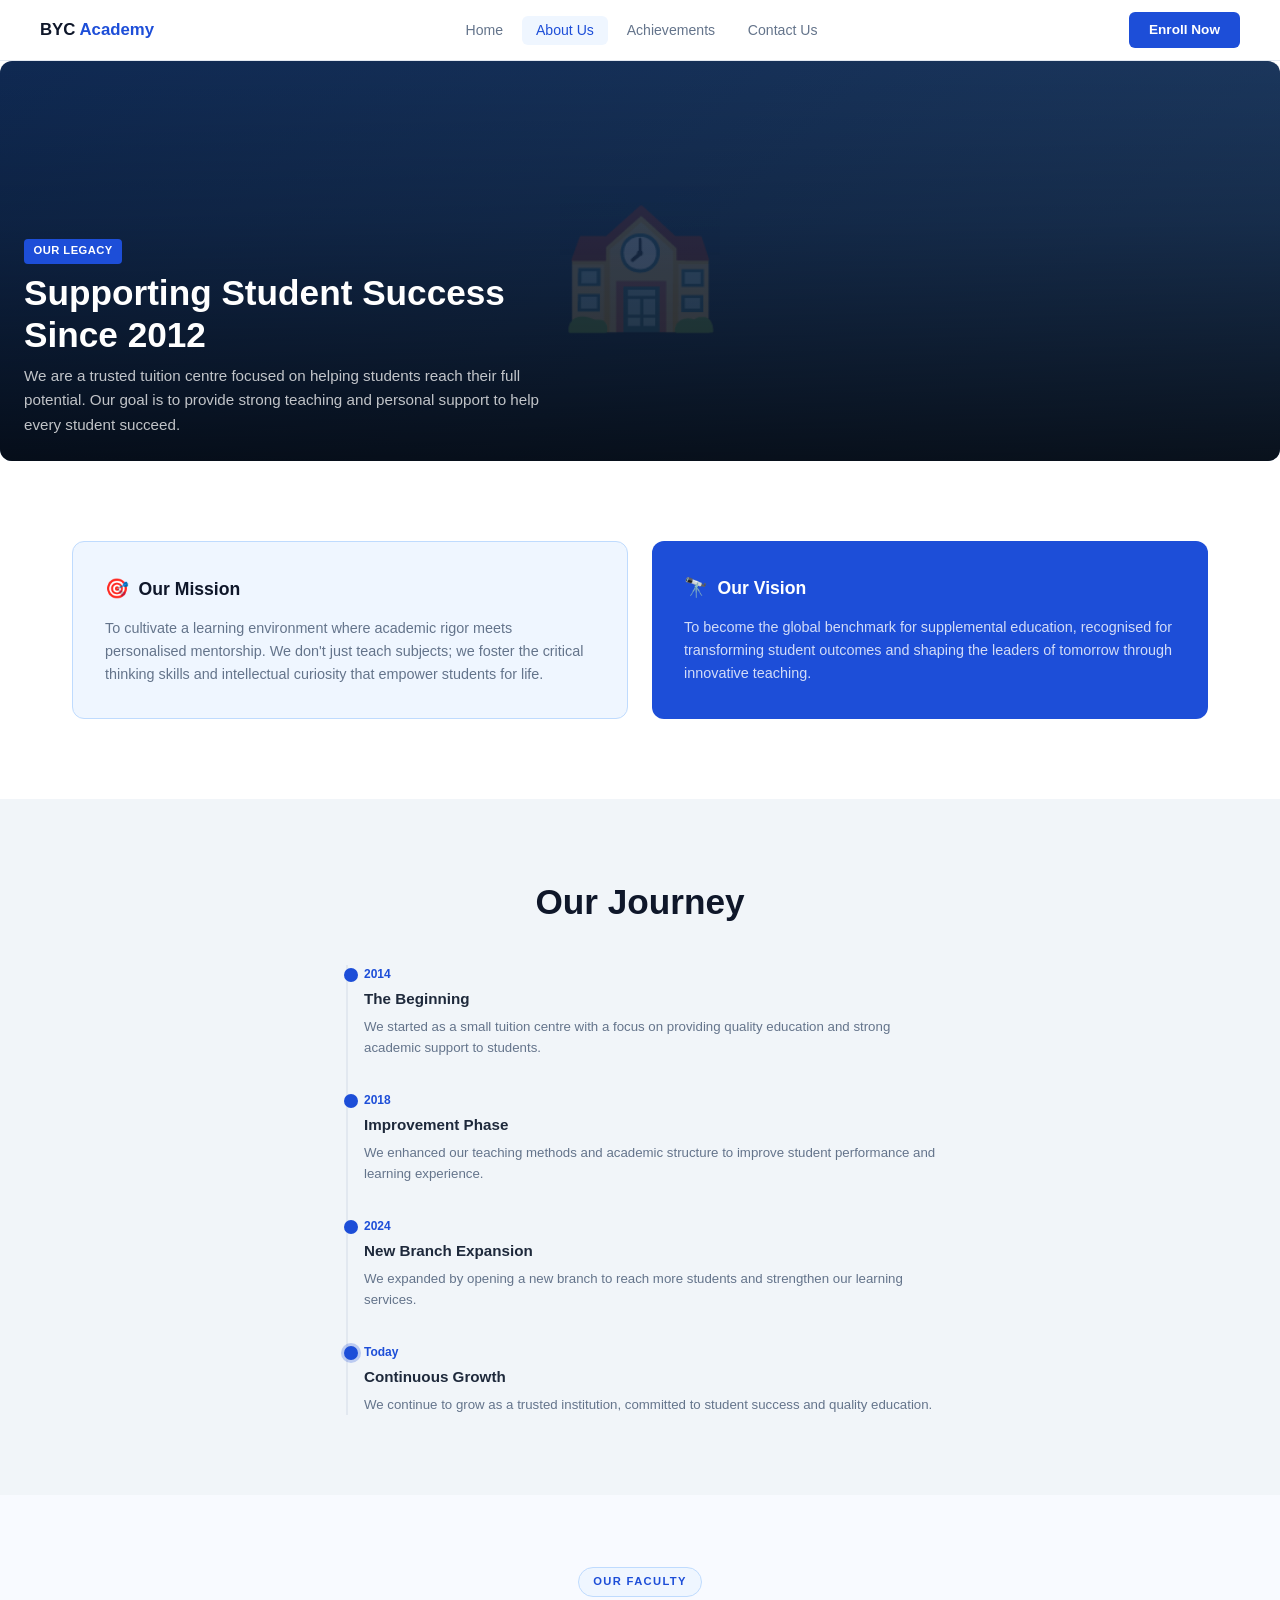
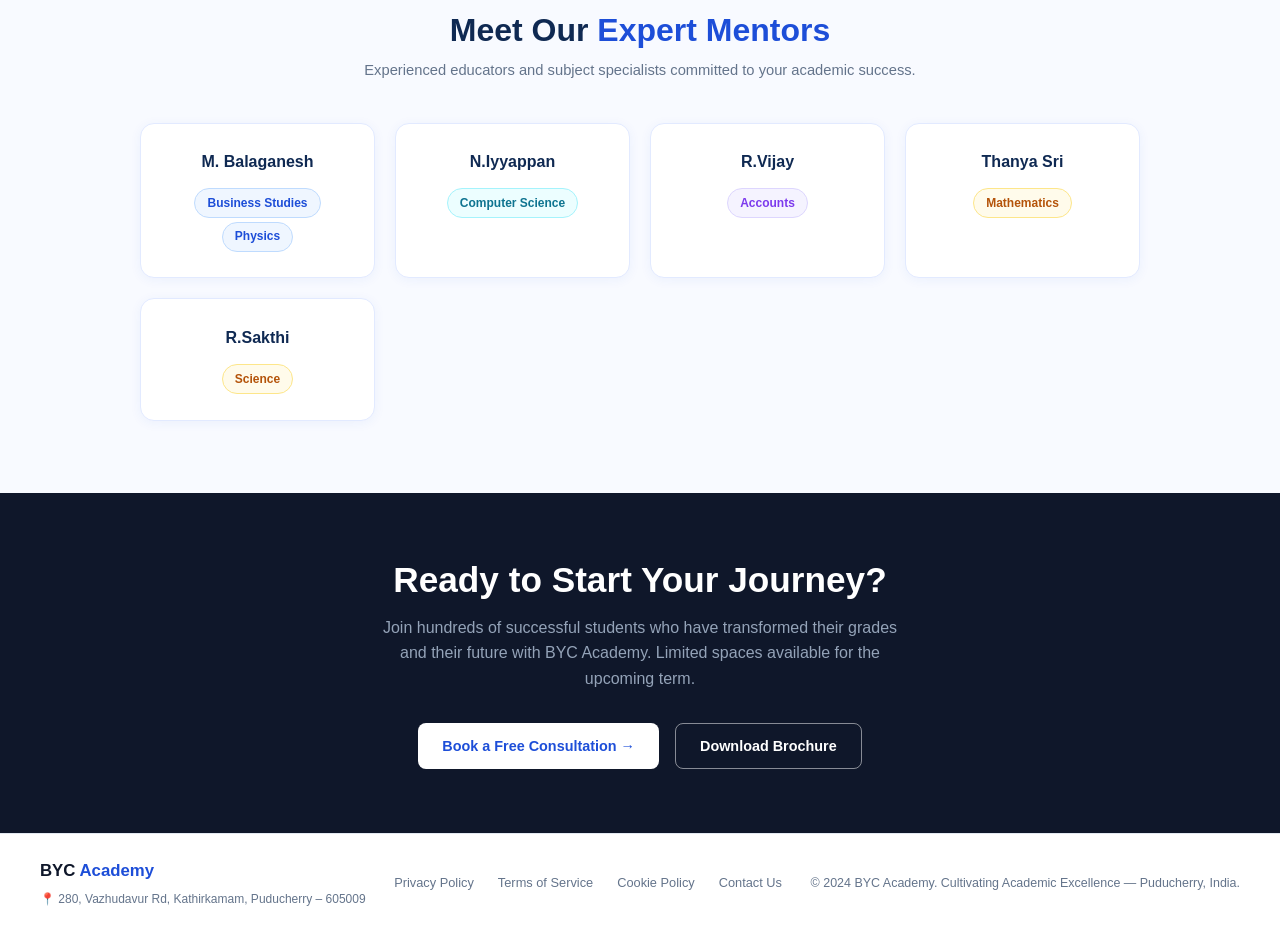
==== about.html @ c98c2704 "updated mentors and privacy policy and cookies and terms of usage" ====
<!DOCTYPE html>
<html lang="en">

<head>
  <meta charset="UTF-8" />
  <meta name="viewport" content="width=device-width,initial-scale=1.0" />
  <title>About Us – BYC Academy</title>
  <link rel="icon" type="image/png" href="assets/favicon.png">
  <link rel="stylesheet" href="style.css" />
</head>

<body>

  <!-- NAVBAR -->
  <nav class="navbar">
    <div class="nav-inner">
      <a href="index.html" class="nav-logo">BYC <span>Academy</span></a>
      <ul class="nav-links" id="navLinks">
        <li><a href="index.html" class="nav-link">Home</a></li>
        <li><a href="about.html" class="nav-link active">About Us</a></li>
        <li><a href="achievements.html" class="nav-link">Achievements</a></li>
        <li><a href="contact.html" class="nav-link">Contact Us</a></li>
      </ul>
      <a href="contact.html" class="btn-enroll">Enroll Now</a>
      <button class="hamburger" id="ham" aria-label="Menu"><span></span><span></span><span></span></button>
    </div>
  </nav>

  <!-- HERO ABOUT -->
  <section style="padding:0;position:relative;">
    <div class="hero-about" style="height:400px;">
      <div class="hero-about-bg" style="background:linear-gradient(135deg,#0f2952,#1e3a5f);font-size:0;"></div>
      <div class="hero-about-overlay"></div>
      <!-- Classroom scene illustration -->
      <div
        style="position:absolute;inset:0;display:flex;align-items:center;justify-content:center;opacity:.15;font-size:8rem;">
        🏫</div>
      <div class="hero-about-text" style="max-width:540px;">
        <div class="hero-about-badge">OUR LEGACY</div>
        <h1 style="color:#fff;">Supporting Student Success Since 2012</h1>
        <p style="color:rgba(255,255,255,.75);font-size:.95rem;margin-top:.5rem;">We are a trusted tuition centre
          focused on helping students reach their full potential. Our goal is to provide strong teaching and personal
          support to help every student succeed.</p>
      </div>
    </div>
  </section>

  <!-- MISSION & VISION -->
  <section class="section">
    <div class="container">
      <div style="display:grid;grid-template-columns:1fr 1fr;gap:1.5rem;" class="mv-grid">
        <div style="background:var(--blue-bg);border:1px solid #bfdbfe;border-radius:var(--radius);padding:2rem;">
          <div style="display:flex;align-items:center;gap:.6rem;margin-bottom:.75rem;">
            <span style="font-size:1.2rem;">🎯</span>
            <h3>Our Mission</h3>
          </div>
          <p class="text-gray" style="font-size:.9rem;">To cultivate a learning environment where academic rigor meets
            personalised mentorship. We don't just teach subjects; we foster the critical thinking skills and
            intellectual curiosity that empower students for life.</p>
        </div>
        <div style="background:var(--blue);border-radius:var(--radius);padding:2rem;">
          <div style="display:flex;align-items:center;gap:.6rem;margin-bottom:.75rem;">
            <span style="font-size:1.2rem;">🔭</span>
            <h3 style="color:#fff;">Our Vision</h3>
          </div>
          <p style="color:rgba(255,255,255,.8);font-size:.9rem;">To become the global benchmark for supplemental
            education, recognised for transforming student outcomes and shaping the leaders of tomorrow through
            innovative teaching.</p>
        </div>
      </div>
    </div>
  </section>

  <!-- OUR JOURNEY TIMELINE -->
  <section class="section bg-gray">
    <div class="container" style="max-width:800px;">
      <div class="section-header center">
        <h2>Our Journey</h2>
      </div>

      <div class="timeline" style="max-width: 600px; margin: 0 auto;">
        <div class="tl-item">
          <div class="tl-dot active"></div>
          <div class="tl-year">2014</div>
          <div class="tl-title">The Beginning</div>
          <p class="tl-desc">We started as a small tuition centre with a focus on providing quality education and strong
            academic support to students.</p>
        </div>

        <div class="tl-item">
          <div class="tl-dot active"></div>
          <div class="tl-year">2018</div>
          <div class="tl-title">Improvement Phase</div>
          <p class="tl-desc">We enhanced our teaching methods and academic structure to improve student performance and
            learning experience.</p>
        </div>

        <div class="tl-item">
          <div class="tl-dot active"></div>
          <div class="tl-year">2024</div>
          <div class="tl-title">New Branch Expansion</div>
          <p class="tl-desc">We expanded by opening a new branch to reach more students and strengthen our learning
            services.</p>
        </div>

        <div class="tl-item" style="padding-bottom: 0;">
          <div class="tl-dot active" style="box-shadow:0 0 0 3px rgba(29,78,216,.25);"></div>
          <div class="tl-year">Today</div>
          <div class="tl-title">Continuous Growth</div>
          <p class="tl-desc">We continue to grow as a trusted institution, committed to student success and quality
            education.</p>
        </div>
      </div>

    </div>
  </section>

  <!-- EXPERT MENTORS STYLES -->
  <style>
    .mentors-section {
      padding: 4.5rem 1rem;
      background: #f8faff;
    }
    .mentors-inner {
      max-width: 1000px;
      margin: 0 auto;
    }
    .mentors-header {
      text-align: center;
      margin-bottom: 2.5rem;
    }
    .mentors-label {
      display: inline-block;
      background: #eff6ff;
      border: 1px solid #bfdbfe;
      color: #1d4ed8;
      font-size: .7rem;
      font-weight: 700;
      letter-spacing: .12em;
      text-transform: uppercase;
      padding: .32rem .9rem;
      border-radius: 99px;
      margin-bottom: .8rem;
    }
    .mentors-title {
      font-size: 2rem;
      font-weight: 800;
      color: #0f2952;
      margin: 0 0 .45rem;
    }
    .mentors-title span { color: #1d4ed8; }
    .mentors-desc {
      color: #64748b;
      font-size: .92rem;
    }
    .mentors-grid {
      display: grid;
      grid-template-columns: repeat(auto-fit, minmax(200px, 1fr));
      gap: 1.25rem;
    }
    .m-card {
      background: #fff;
      border: 1.5px solid #e2eaff;
      border-radius: 14px;
      padding: 1.6rem 1.4rem;
      text-align: center;
      box-shadow: 0 2px 12px rgba(29,78,216,.06);
      transition: transform .22s ease, box-shadow .22s ease, border-color .22s ease;
      cursor: default;
    }
    .m-card:hover {
      transform: translateY(-6px);
      box-shadow: 0 12px 32px rgba(29,78,216,.12);
      border-color: #93c5fd;
    }
    .m-card-name {
      font-size: 1rem;
      font-weight: 700;
      color: #0f2952;
      margin: 0 0 .65rem;
    }
    .m-card-subject {
      display: inline-block;
      font-size: .75rem;
      font-weight: 600;
      padding: .28rem .75rem;
      border-radius: 99px;
      border: 1.5px solid;
      margin: .2rem .1rem 0;
    }
  </style>

  <!-- EXPERT MENTORS -->
  <section class="mentors-section">
    <div class="mentors-inner">

      <div class="mentors-header">
        <span class="mentors-label">Our Faculty</span>
        <h2 class="mentors-title">Meet Our <span>Expert Mentors</span></h2>
        <p class="mentors-desc">Experienced educators and subject specialists committed to your academic success.</p>
      </div>

      <div class="mentors-grid">

        <!-- Mentor 1 -->
        <div class="m-card">
          <div class="m-card-name">M. Balaganesh</div>
          <span class="m-card-subject" style="background:#eff6ff;color:#1d4ed8;border-color:#bfdbfe;">Business Studies</span>
          <span class="m-card-subject" style="background:#eff6ff;color:#1d4ed8;border-color:#bfdbfe;">Physics</span>
        </div>

        <!-- Mentor 2 -->
        <div class="m-card">
          <div class="m-card-name">N.Iyyappan</div>
          <span class="m-card-subject" style="background:#ecfeff;color:#0e7490;border-color:#a5f3fc;">Computer Science</span>
        </div>

        <!-- Mentor 3 -->
        <div class="m-card">
          <div class="m-card-name">R.Vijay</div>
          <span class="m-card-subject" style="background:#f5f3ff;color:#7c3aed;border-color:#ddd6fe;">Accounts</span>
        </div>

        <!-- Mentor 4 -->
        <div class="m-card">
          <div class="m-card-name">Thanya Sri</div>
          <span class="m-card-subject" style="background:#fffbeb;color:#b45309;border-color:#fde68a;">Mathematics</span>
        </div>

        <!-- Mentor 5 -->
        <div class="m-card">
          <div class="m-card-name">R.Sakthi</div>
          <span class="m-card-subject" style="background:#fffbeb;color:#b45309;border-color:#fde68a;">Science</span>
        </div>

      </div>
    </div>
  </section>

  <!-- CTA -->
  <section class="cta-dark">
    <div class="container">
      <h2>Ready to Start Your Journey?</h2>
      <p>Join hundreds of successful students who have transformed their grades and their future with BYC Academy.
        Limited spaces available for the upcoming term.</p>
      <div class="cta-btns">
        <a href="contact.html" class="btn btn-white">Book a Free Consultation →</a>
        <a href="#" class="btn btn-outline-white">Download Brochure</a>
      </div>
    </div>
  </section>

  <!-- FOOTER -->
  <footer class="footer">
    <div class="footer-inner">
      <div>
        <span class="nav-logo">BYC <span style="color:var(--blue)">Academy</span></span>
        <div style="font-size:.75rem;color:var(--gray);margin-top:.3rem;">📍 280, Vazhudavur Rd, Kathirkamam, Puducherry
          – 605009</div>
      </div>
      <div class="footer-links">
        <a href="privacy-policy.html">Privacy Policy</a><a href="terms.html">Terms of Service</a><a href="cookies.html">Cookie Policy</a><a
          href="contact.html">Contact Us</a>
      </div>
      <span class="footer-copy">© 2024 BYC Academy. Cultivating Academic Excellence — Puducherry, India.</span>
    </div>
  </footer>

  <script src="main.js"></script>
</body>

</html>
---- style.css ----
/* === RESET & BASE === */
*,*::before,*::after{box-sizing:border-box;margin:0;padding:0;}
html{scroll-behavior:smooth;font-size:16px;}
body{font-family:'Inter',sans-serif;background:#fff;color:#1e293b;line-height:1.6;overflow-x:hidden;}
a{text-decoration:none;color:inherit;}
ul{list-style:none;}
img{max-width:100%;display:block;}

@import url('https://fonts.googleapis.com/css2?family=Inter:wght@300;400;500;600;700;800&display=swap');

/* === VARIABLES === */
:root{
  --blue:#1d4ed8;
  --blue-light:#3b82f6;
  --blue-bg:#eff6ff;
  --dark:#0f172a;
  --gray:#64748b;
  --gray-light:#f1f5f9;
  --border:#e2e8f0;
  --shadow:0 2px 16px rgba(0,0,0,0.08);
  --shadow-md:0 8px 30px rgba(0,0,0,0.12);
  --radius:12px;
  --trans:0.25s ease;
}

/* === NAVBAR === */
.navbar{position:sticky;top:0;z-index:100;background:#fff;border-bottom:1px solid var(--border);padding:0 2rem;}
.nav-inner{max-width:1200px;margin:auto;display:flex;align-items:center;height:60px;gap:1rem;}
.nav-logo{font-size:1.05rem;font-weight:700;color:var(--dark);white-space:nowrap;}
.nav-logo span{color:var(--blue);}
.nav-links{display:flex;gap:0.25rem;margin:0 auto;}
.nav-link{padding:0.4rem 0.9rem;border-radius:6px;font-size:0.88rem;font-weight:500;color:var(--gray);transition:all var(--trans);}
.nav-link:hover,.nav-link.active{color:var(--blue);background:var(--blue-bg);}
.btn-enroll{padding:0.45rem 1.25rem;background:var(--blue);color:#fff;border-radius:6px;font-size:0.85rem;font-weight:600;white-space:nowrap;transition:background var(--trans);}
.btn-enroll:hover{background:#1e40af;}
.hamburger{display:none;flex-direction:column;gap:4px;background:none;border:none;cursor:pointer;padding:4px;}
.hamburger span{display:block;width:22px;height:2px;background:var(--dark);border-radius:2px;transition:.3s;}
.hamburger.open span:nth-child(1){transform:translateY(6px) rotate(45deg);}
.hamburger.open span:nth-child(2){opacity:0;}
.hamburger.open span:nth-child(3){transform:translateY(-6px) rotate(-45deg);}

/* === LAYOUT === */
.container{max-width:1200px;margin:auto;padding:0 2rem;}
.section{padding:5rem 0;}
.section-sm{padding:3rem 0;}
.bg-gray{background:var(--gray-light);}
.bg-dark{background:var(--dark);}
.bg-blue{background:var(--blue);}

/* === TYPOGRAPHY === */
.badge{display:inline-block;padding:.25rem .9rem;background:var(--blue-bg);color:var(--blue);border-radius:999px;font-size:.75rem;font-weight:600;letter-spacing:.06em;text-transform:uppercase;margin-bottom:.75rem;}
.badge-white{background:rgba(255,255,255,.15);color:#fff;}
h1{font-size:clamp(2rem,4.5vw,3rem);font-weight:800;line-height:1.2;color:var(--dark);}
h2{font-size:clamp(1.5rem,3vw,2.2rem);font-weight:700;line-height:1.3;color:var(--dark);}
h3{font-size:1.1rem;font-weight:700;color:var(--dark);}
.text-blue{color:var(--blue);}
.text-gray{color:var(--gray);}
.text-white{color:#fff;}
.lead{font-size:1rem;color:var(--gray);max-width:600px;margin-bottom:2rem;}
.lead-center{text-align:center;margin-left:auto;margin-right:auto;}

/* === BUTTONS === */
.btn{display:inline-flex;align-items:center;gap:.5rem;padding:.65rem 1.5rem;border-radius:8px;font-size:.9rem;font-weight:600;border:none;cursor:pointer;transition:all var(--trans);}
.btn-primary{background:var(--blue);color:#fff;}
.btn-primary:hover{background:#1e40af;transform:translateY(-1px);}
.btn-outline{background:#fff;color:var(--dark);border:1.5px solid var(--border);}
.btn-outline:hover{border-color:var(--blue);color:var(--blue);}
.btn-outline-white{background:transparent;color:#fff;border:1.5px solid rgba(255,255,255,.5);}
.btn-outline-white:hover{background:rgba(255,255,255,.1);}
.btn-white{background:#fff;color:var(--blue);}
.btn-white:hover{background:#f0f9ff;}

/* === CARDS === */
.card{background:#fff;border:1px solid var(--border);border-radius:var(--radius);padding:1.5rem;box-shadow:var(--shadow);}
.card:hover{box-shadow:var(--shadow-md);transform:translateY(-3px);}
.card-transition{transition:all var(--trans);}

/* === STATS ROW === */
.stats-row{display:flex;gap:3rem;flex-wrap:wrap;margin-top:2.5rem;}
.stat-item .num{font-size:2.2rem;font-weight:800;color:var(--blue);line-height:1;}
.stat-item .lbl{font-size:.78rem;color:var(--gray);text-transform:uppercase;letter-spacing:.05em;margin-top:.2rem;}

/* === SUBJECT CARDS === */
.subjects-grid{display:grid;grid-template-columns:repeat(auto-fit,minmax(200px,1fr));gap:1.25rem;}
.subj-card{background:#fff;border:1px solid var(--border);border-radius:var(--radius);padding:1.25rem;transition:all var(--trans);}
.subj-card:hover{border-color:var(--blue);box-shadow:var(--shadow-md);}
.subj-icon{width:36px;height:36px;background:var(--blue-bg);border-radius:8px;display:flex;align-items:center;justify-content:center;font-size:1.1rem;margin-bottom:.75rem;}
.subj-card h4{font-size:.92rem;font-weight:700;margin-bottom:.35rem;}
.subj-card p{font-size:.82rem;color:var(--gray);}
.tags{display:flex;gap:.4rem;flex-wrap:wrap;margin-top:.6rem;}
.tag{font-size:.68rem;padding:.15rem .55rem;border-radius:999px;background:var(--blue-bg);color:var(--blue);font-weight:500;}

/* === WHY SECTION === */
.why-grid{display:grid;grid-template-columns:1fr 1fr;gap:3rem;align-items:center;}
.why-img{border-radius:var(--radius);overflow:hidden;position:relative;min-height:340px;background:linear-gradient(135deg,#1e293b,#0f172a);display:flex;align-items:center;justify-content:center;}
.why-img-overlay{position:absolute;bottom:1.25rem;left:1.25rem;background:var(--blue);color:#fff;border-radius:8px;padding:.6rem 1rem;font-size:.82rem;font-weight:700;}
.why-points{display:flex;flex-direction:column;gap:1rem;}
.why-point{display:flex;gap:1rem;align-items:flex-start;}
.why-point-icon{width:32px;height:32px;border-radius:50%;background:var(--blue);color:#fff;display:flex;align-items:center;justify-content:center;font-size:.75rem;font-weight:700;flex-shrink:0;margin-top:2px;}
.why-point h4{font-size:.92rem;font-weight:600;margin-bottom:.2rem;}
.why-point p{font-size:.82rem;color:var(--gray);}

/* === TESTIMONIALS === */
.testi-grid{display:grid;grid-template-columns:repeat(auto-fit,minmax(260px,1fr));gap:1.25rem;}
.testi-card{background:#fff;border:1px solid var(--border);border-radius:var(--radius);padding:1.5rem;box-shadow:var(--shadow);}
.testi-avatar{width:40px;height:40px;border-radius:50%;background:var(--blue-bg);display:flex;align-items:center;justify-content:center;font-size:1.1rem;margin-bottom:.75rem;}
.testi-name{font-size:.9rem;font-weight:700;}
.testi-role{font-size:.78rem;color:var(--gray);}
.testi-text{font-size:.85rem;color:#374151;margin-top:.75rem;font-style:italic;}

/* === TIMELINE === */
.timeline{position:relative;padding-left:1.5rem;}
.timeline::before{content:'';position:absolute;left:6px;top:0;bottom:0;width:2px;background:var(--border);}
.tl-item{position:relative;padding-bottom:2rem;}
.tl-dot{position:absolute;left:-1.25rem;top:3px;width:14px;height:14px;border-radius:50%;background:#fff;border:2px solid var(--border);}
.tl-dot.active{border-color:var(--blue);background:var(--blue);}
.tl-year{font-size:.75rem;font-weight:700;color:var(--blue);margin-bottom:.2rem;}
.tl-title{font-size:.95rem;font-weight:700;margin-bottom:.3rem;}
.tl-desc{font-size:.83rem;color:var(--gray);}

/* === MENTORS === */
.mentors-grid{display:grid;grid-template-columns:repeat(auto-fit,minmax(220px,1fr));gap:1.25rem;}
.mentor-card{background:#fff;border:1px solid var(--border);border-radius:var(--radius);overflow:hidden;box-shadow:var(--shadow);transition:all var(--trans);}
.mentor-card:hover{box-shadow:var(--shadow-md);transform:translateY(-3px);}
.mentor-img{height:160px;background:linear-gradient(135deg,#1e293b,#334155);display:flex;align-items:center;justify-content:center;font-size:3.5rem;}
.mentor-body{padding:1rem;}
.mentor-body h4{font-size:.95rem;font-weight:700;}
.mentor-role{font-size:.78rem;color:var(--blue);font-weight:600;margin:.15rem 0 .5rem;}
.mentor-bio{font-size:.78rem;color:var(--gray);}

/* === ACHIEVEMENT STATS === */
.ach-grid{display:grid;grid-template-columns:repeat(auto-fit,minmax(240px,1fr));gap:1.5rem;margin-top:2.5rem;}
.ach-card{border-radius:var(--radius);padding:2rem;text-align:center;}
.ach-card.blue{background:var(--blue);color:#fff;}
.ach-card.light{background:#fff;border:1px solid var(--border);box-shadow:var(--shadow);}
.ach-card.accent{background:#1e293b;color:#fff;}
.ach-num{font-size:2.8rem;font-weight:800;line-height:1;}
.ach-card.blue .ach-num{color:#bfdbfe;}
.ach-lbl{font-size:.9rem;font-weight:600;margin:.5rem 0 .75rem;}
.ach-desc{font-size:.8rem;opacity:.7;}
.ach-award-icon{font-size:2rem;margin-bottom:.75rem;}

/* === SUCCESS STORIES === */
.story-grid{display:grid;grid-template-columns:repeat(auto-fit,minmax(280px,1fr));gap:1.5rem;}
.story-card{background:#fff;border:1px solid var(--border);border-radius:var(--radius);padding:1.5rem;box-shadow:var(--shadow);}
.story-head{display:flex;gap:.75rem;align-items:center;margin-bottom:.75rem;}
.story-avatar{width:44px;height:44px;border-radius:50%;background:var(--blue-bg);display:flex;align-items:center;justify-content:center;font-size:1.2rem;flex-shrink:0;}
.story-name{font-size:.9rem;font-weight:700;}
.story-sub{font-size:.76rem;color:var(--gray);}
.story-badge{display:inline-block;font-size:.68rem;padding:.15rem .6rem;border-radius:999px;background:#dcfce7;color:#166534;font-weight:600;margin-bottom:.5rem;}
.story-quote{font-size:.83rem;color:#374151;font-style:italic;border-left:3px solid var(--blue);padding-left:.75rem;}

/* === LEGACY SECTION === */
.legacy-grid{display:grid;grid-template-columns:1fr 1fr;gap:2rem;align-items:center;}
.legacy-img{border-radius:var(--radius);overflow:hidden;height:280px;background:linear-gradient(135deg,#1a1a2e,#16213e);display:flex;align-items:center;justify-content:center;font-size:4rem;}
.legacy-points{display:flex;flex-direction:column;gap:.75rem;}
.legacy-point{display:flex;gap:.75rem;align-items:flex-start;padding:.75rem;background:#fff;border-radius:8px;border:1px solid var(--border);}
.legacy-icon{font-size:1.1rem;flex-shrink:0;margin-top:2px;}
.legacy-point h4{font-size:.88rem;font-weight:700;margin-bottom:.15rem;}
.legacy-point p{font-size:.8rem;color:var(--gray);}

/* === CONTACT === */
.contact-grid{display:grid;grid-template-columns:1fr 1.2fr;gap:4rem;align-items:start;}
.contact-form-box{background:#fff;border:1px solid var(--border);border-radius:var(--radius);padding:2rem;box-shadow:var(--shadow);}
.form-row-2{display:grid;grid-template-columns:1fr 1fr;gap:1rem;}
.form-group{margin-bottom:1.1rem;}
.form-group label{display:block;font-size:.8rem;font-weight:600;color:#374151;margin-bottom:.35rem;}
.form-group input,.form-group select,.form-group textarea{width:100%;padding:.6rem .9rem;border:1.5px solid var(--border);border-radius:8px;font-size:.88rem;font-family:inherit;color:var(--dark);background:#fff;transition:border-color var(--trans);}
.form-group input:focus,.form-group select:focus,.form-group textarea:focus{outline:none;border-color:var(--blue);}
.form-group textarea{resize:vertical;}
.contact-sidebar{display:flex;flex-direction:column;gap:1.5rem;}
.contact-info-card{background:#fff;border:1px solid var(--border);border-radius:var(--radius);padding:1.25rem;box-shadow:var(--shadow);}
.contact-info-row{display:flex;gap:.75rem;align-items:flex-start;}
.ci-icon{width:36px;height:36px;background:var(--blue-bg);border-radius:8px;display:flex;align-items:center;justify-content:center;font-size:1rem;flex-shrink:0;}
.ci-label{font-size:.75rem;color:var(--gray);margin-bottom:.15rem;}
.ci-val{font-size:.85rem;font-weight:600;color:var(--dark);}
.ci-sub{font-size:.75rem;color:var(--gray);}
.hours-row{display:flex;justify-content:space-between;font-size:.8rem;padding:.4rem 0;border-bottom:1px solid var(--border);}
.hours-row:last-child{border:none;}
.trust-row{display:grid;grid-template-columns:repeat(3,1fr);gap:.75rem;text-align:center;}
.trust-item{background:#fff;border:1px solid var(--border);border-radius:8px;padding:.75rem .5rem;}
.trust-icon{font-size:1.3rem;margin-bottom:.3rem;}
.trust-val{font-size:.82rem;font-weight:700;}
.trust-lbl{font-size:.7rem;color:var(--gray);}
.map-box{border-radius:var(--radius);overflow:hidden;height:140px;background:linear-gradient(135deg,#e2e8f0,#cbd5e1);display:flex;align-items:center;justify-content:center;font-size:2rem;}
.success-msg{display:none;padding:.75rem;background:#dcfce7;border:1px solid #86efac;border-radius:8px;color:#166534;font-size:.85rem;text-align:center;margin-top:.75rem;}
.success-msg.show{display:block;}

/* === HERO === */
.hero{padding:5rem 0 4rem;}
.hero-grid{display:grid;grid-template-columns:1fr 1fr;gap:3rem;align-items:center;}
.hero-img{border-radius:var(--radius);overflow:hidden;height:360px;background:#fff;display:flex;align-items:center;justify-content:center;}
.hero-img img{width:100%;height:100%;object-fit:contain;}
.hero-about{position:relative;border-radius:var(--radius);overflow:hidden;height:360px;}
.hero-about img,.hero-about-bg{width:100%;height:100%;object-fit:cover;}
.hero-about-bg{background:linear-gradient(135deg,#1e3a5f,#0f172a);display:flex;align-items:center;justify-content:center;font-size:4rem;}
.hero-about-overlay{position:absolute;inset:0;background:linear-gradient(to top,rgba(0,0,0,.7) 0%,rgba(0,0,0,.2) 60%,transparent 100%);}
.hero-about-text{position:absolute;bottom:1.5rem;left:1.5rem;color:#fff;}
.hero-about-text h1{color:#fff;font-size:clamp(1.5rem,3vw,2.2rem);}
.hero-about-badge{display:inline-block;background:var(--blue);color:#fff;border-radius:4px;font-size:.7rem;font-weight:700;padding:.2rem .6rem;letter-spacing:.04em;margin-bottom:.5rem;}
.excellence-badge{position:absolute;bottom:1.5rem;right:1.5rem;background:#fff;border-radius:8px;padding:.6rem .9rem;text-align:center;box-shadow:var(--shadow-md);}
.excellence-badge .num{font-size:1.3rem;font-weight:800;color:var(--blue);}
.excellence-badge .lbl{font-size:.65rem;color:var(--gray);}

/* === CTA DARK === */
.cta-dark{background:var(--dark);padding:4rem 2rem;text-align:center;}
.cta-dark h2{color:#fff;margin-bottom:.75rem;}
.cta-dark p{color:#94a3b8;max-width:520px;margin:0 auto 2rem;}
.cta-btns{display:flex;gap:1rem;justify-content:center;flex-wrap:wrap;}

/* === FOOTER === */
.footer{background:#fff;border-top:1px solid var(--border);padding:1.5rem 2rem;}
.footer-inner{max-width:1200px;margin:auto;display:flex;align-items:center;justify-content:space-between;flex-wrap:wrap;gap:1rem;}
.footer-links{display:flex;gap:1.5rem;flex-wrap:wrap;}
.footer-links a{font-size:.8rem;color:var(--gray);transition:color var(--trans);}
.footer-links a:hover{color:var(--blue);}
.footer-copy{font-size:.78rem;color:var(--gray);}

/* === SECTION HEADER === */
.section-header{margin-bottom:2.5rem;}
.section-header.center{text-align:center;}
.section-header.center .lead{margin-left:auto;margin-right:auto;}

/* === RESPONSIVE === */
@media(max-width:900px){
  .hero-grid,.why-grid,.contact-grid,.legacy-grid{grid-template-columns:1fr;}
  .hero-img{height:220px;}
}
@media(max-width:640px){
  .nav-links{display:none;position:absolute;top:60px;left:0;width:100%;background:#fff;border-bottom:1px solid var(--border);padding:1rem;flex-direction:column;}
  .nav-links.open{display:flex;}
  .hamburger{display:flex;}
  .btn-enroll{display:none;}
  .form-row-2{grid-template-columns:1fr;}
  .trust-row{grid-template-columns:1fr 1fr;}
  .stats-row{gap:1.5rem;}
}
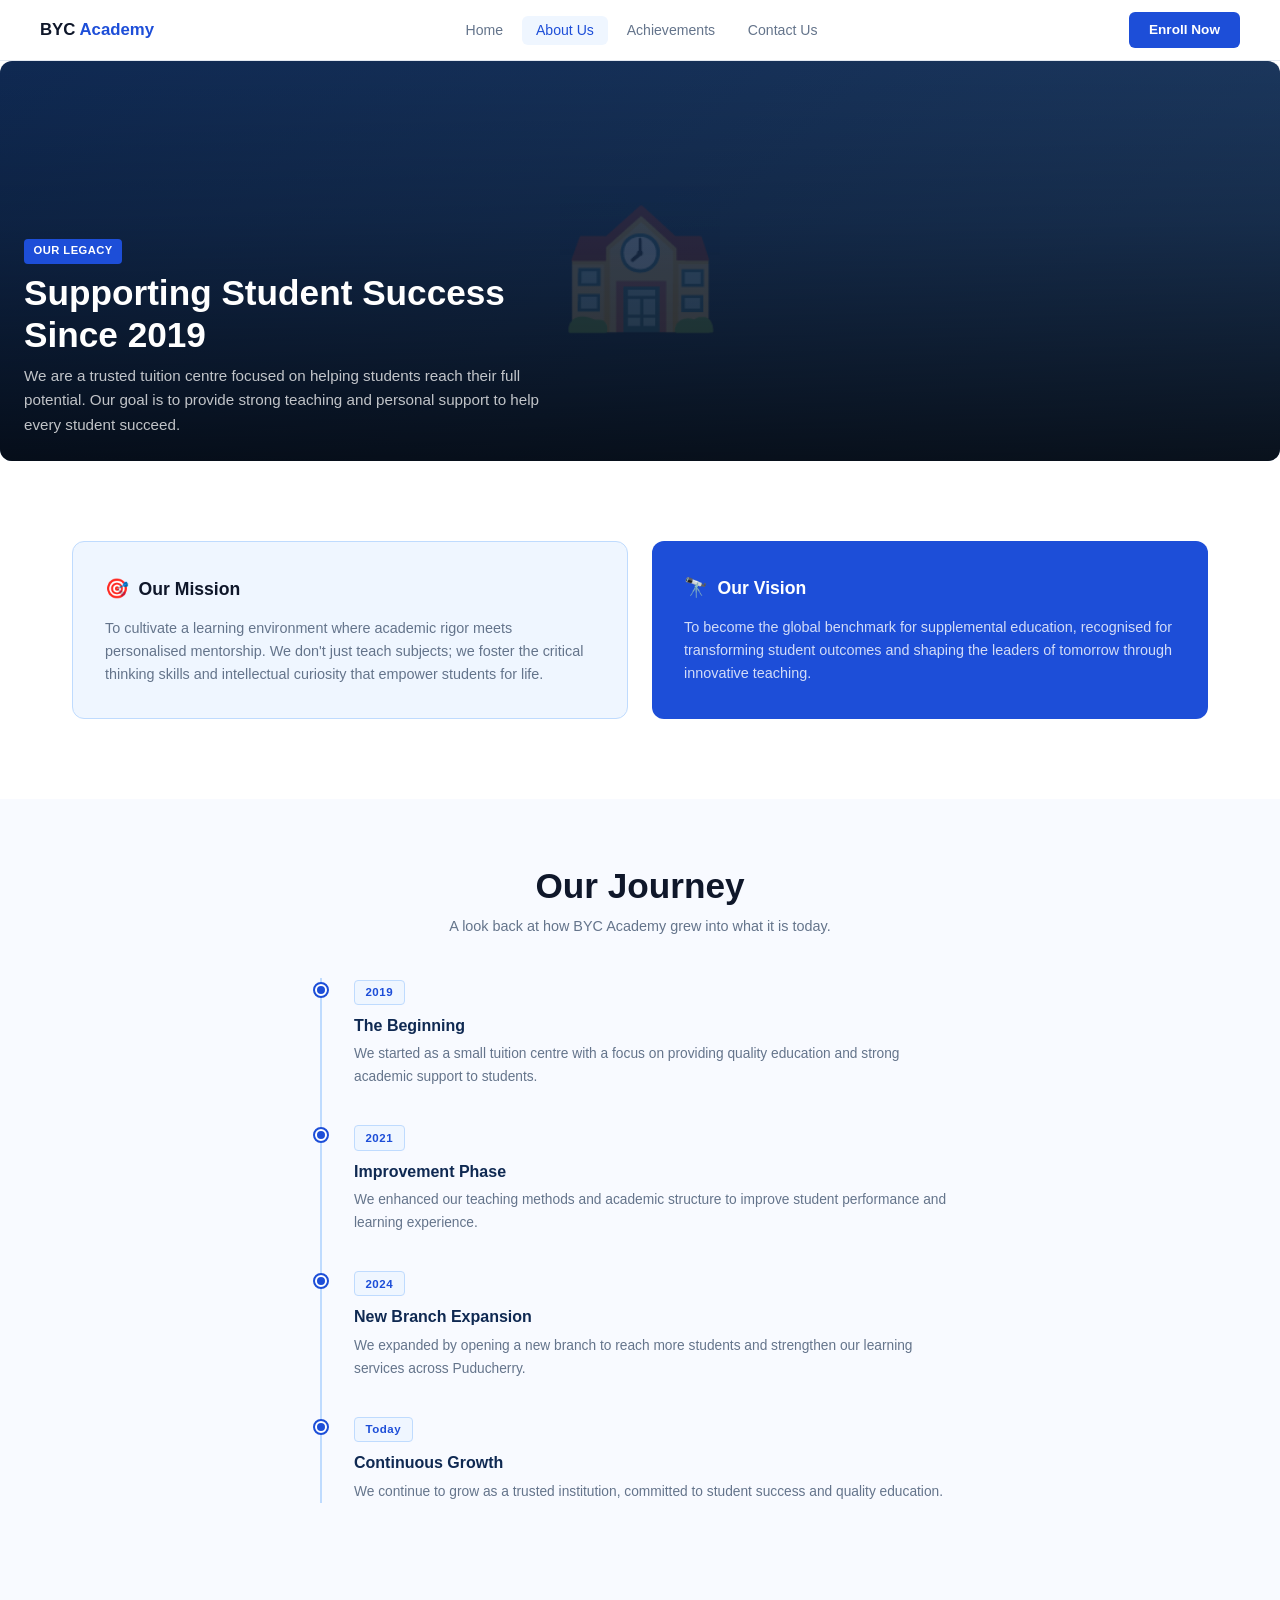
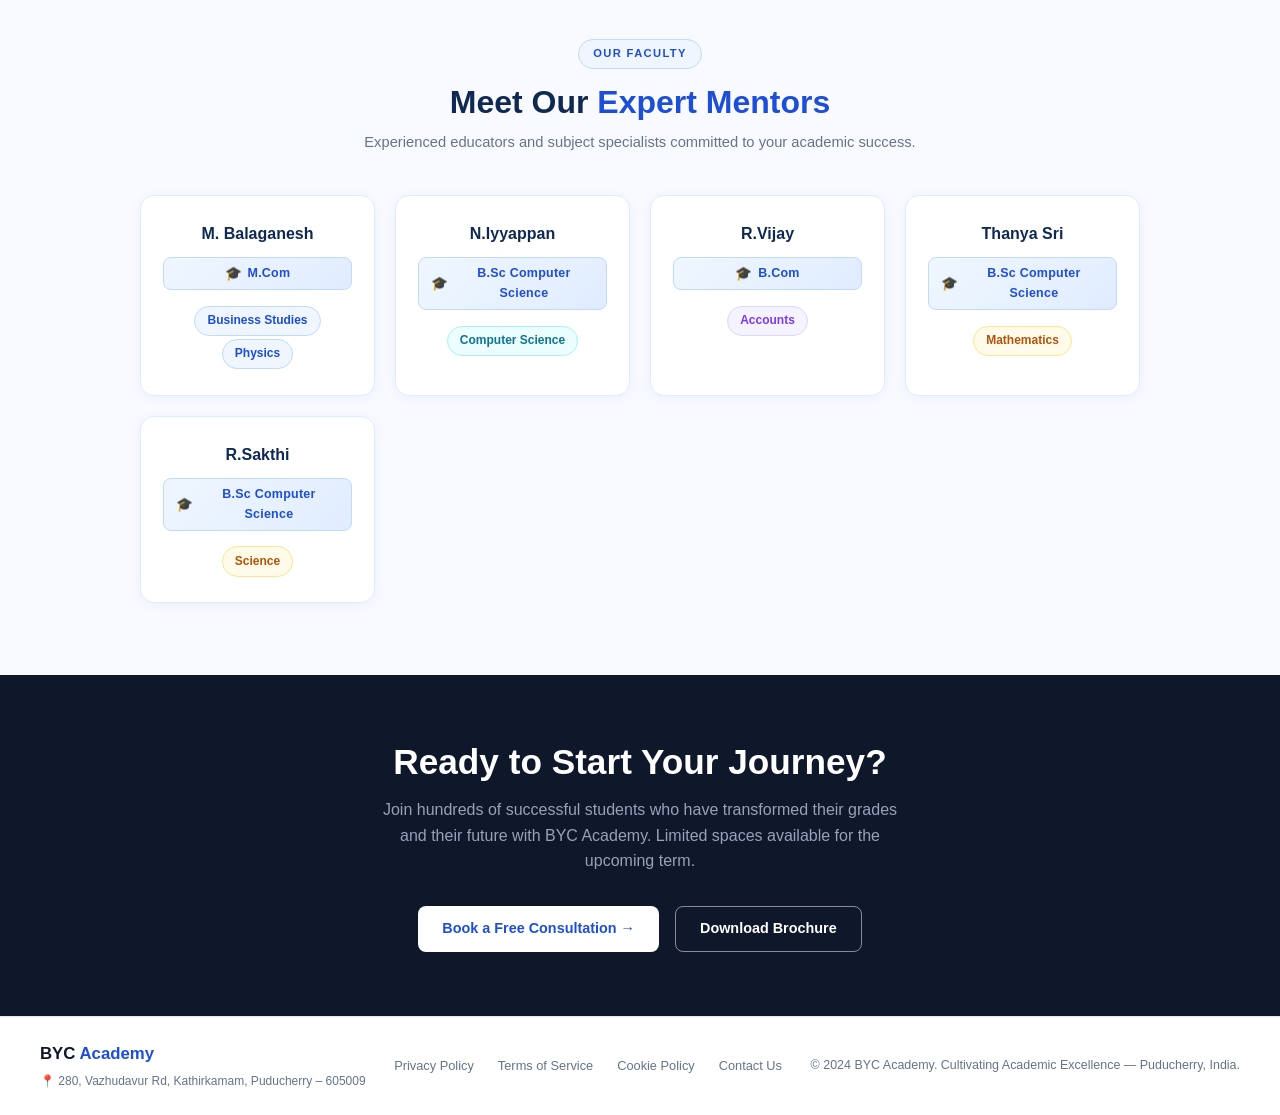
==== commit db5e2cbb: "updated details and brochure" ====
--- a/about.html
+++ b/about.html
@@ -12,19 +12,19 @@
 <body>
 
   <!-- NAVBAR -->
-  <nav class="navbar">
-    <div class="nav-inner">
-      <a href="index.html" class="nav-logo">BYC <span>Academy</span></a>
-      <ul class="nav-links" id="navLinks">
-        <li><a href="index.html" class="nav-link">Home</a></li>
-        <li><a href="about.html" class="nav-link active">About Us</a></li>
-        <li><a href="achievements.html" class="nav-link">Achievements</a></li>
-        <li><a href="contact.html" class="nav-link">Contact Us</a></li>
-      </ul>
-      <a href="contact.html" class="btn-enroll">Enroll Now</a>
-      <button class="hamburger" id="ham" aria-label="Menu"><span></span><span></span><span></span></button>
-    </div>
-  </nav>
+<nav class="navbar">
+  <div class="nav-inner">
+    <a href="index.html" class="nav-logo">BYC <span>Academy</span></a>
+    <ul class="nav-links" id="navLinks">
+      <li><a href="index.html" class="nav-link ">Home</a></li>
+      <li><a href="about.html" class="nav-link active">About Us</a></li>
+      <li><a href="achievements.html" class="nav-link">Achievements</a></li>
+      <li><a href="contact.html" class="nav-link">Contact Us</a></li>
+    </ul>
+    <a href="contact.html" class="btn-enroll">Enroll Now</a>
+    <button class="hamburger" id="ham" aria-label="Menu"><span></span><span></span><span></span></button>
+  </div>
+</nav>
 
   <!-- HERO ABOUT -->
   <section style="padding:0;position:relative;">
@@ -37,7 +37,7 @@
         🏫</div>
       <div class="hero-about-text" style="max-width:540px;">
         <div class="hero-about-badge">OUR LEGACY</div>
-        <h1 style="color:#fff;">Supporting Student Success Since 2012</h1>
+        <h1 style="color:#fff;">Supporting Student Success Since 2019</h1>
         <p style="color:rgba(255,255,255,.75);font-size:.95rem;margin-top:.5rem;">We are a trusted tuition centre
           focused on helping students reach their full potential. Our goal is to provide strong teaching and personal
           support to help every student succeed.</p>
@@ -71,47 +71,100 @@
     </div>
   </section>
 
-  <!-- OUR JOURNEY TIMELINE -->
-  <section class="section bg-gray">
-    <div class="container" style="max-width:800px;">
+  <!-- OUR JOURNEY -->
+  <style>
+    .journey-section {
+      background: #f8faff;
+      padding: 4rem 1rem;
+    }
+    .journey-wrap {
+      max-width: 640px;
+      margin: 0 auto;
+    }
+    .journey-list {
+      position: relative;
+      padding-left: 2rem;
+      border-left: 2px solid #bfdbfe;
+      margin-top: 2.5rem;
+    }
+    .journey-entry {
+      position: relative;
+      margin-bottom: 2.2rem;
+    }
+    .journey-entry:last-child {
+      margin-bottom: 0;
+    }
+    .journey-entry::before {
+      content: '';
+      position: absolute;
+      left: -2.45rem;
+      top: .35rem;
+      width: 12px;
+      height: 12px;
+      border-radius: 50%;
+      background: #1d4ed8;
+      border: 2px solid #fff;
+      outline: 2px solid #1d4ed8;
+    }
+    .journey-year {
+      display: inline-block;
+      font-size: .72rem;
+      font-weight: 700;
+      color: #1d4ed8;
+      background: #eff6ff;
+      border: 1px solid #bfdbfe;
+      padding: .15rem .65rem;
+      border-radius: 4px;
+      letter-spacing: .05em;
+      margin-bottom: .5rem;
+    }
+    .journey-title {
+      font-size: 1rem;
+      font-weight: 700;
+      color: #0f2952;
+      margin-bottom: .3rem;
+    }
+    .journey-desc {
+      font-size: .86rem;
+      color: #64748b;
+      line-height: 1.65;
+    }
+  </style>
+
+  <section class="journey-section">
+    <div class="journey-wrap">
       <div class="section-header center">
         <h2>Our Journey</h2>
-      </div>
-
-      <div class="timeline" style="max-width: 600px; margin: 0 auto;">
-        <div class="tl-item">
-          <div class="tl-dot active"></div>
-          <div class="tl-year">2014</div>
-          <div class="tl-title">The Beginning</div>
-          <p class="tl-desc">We started as a small tuition centre with a focus on providing quality education and strong
-            academic support to students.</p>
-        </div>
-
-        <div class="tl-item">
-          <div class="tl-dot active"></div>
-          <div class="tl-year">2018</div>
-          <div class="tl-title">Improvement Phase</div>
-          <p class="tl-desc">We enhanced our teaching methods and academic structure to improve student performance and
-            learning experience.</p>
-        </div>
-
-        <div class="tl-item">
-          <div class="tl-dot active"></div>
-          <div class="tl-year">2024</div>
-          <div class="tl-title">New Branch Expansion</div>
-          <p class="tl-desc">We expanded by opening a new branch to reach more students and strengthen our learning
-            services.</p>
-        </div>
-
-        <div class="tl-item" style="padding-bottom: 0;">
-          <div class="tl-dot active" style="box-shadow:0 0 0 3px rgba(29,78,216,.25);"></div>
-          <div class="tl-year">Today</div>
-          <div class="tl-title">Continuous Growth</div>
-          <p class="tl-desc">We continue to grow as a trusted institution, committed to student success and quality
-            education.</p>
-        </div>
-      </div>
-
+        <p class="text-gray" style="font-size:.9rem;margin-top:.4rem;">A look back at how BYC Academy grew into what it is today.</p>
+      </div>
+
+      <div class="journey-list">
+
+        <div class="journey-entry">
+          <div class="journey-year">2019</div>
+          <div class="journey-title">The Beginning</div>
+          <p class="journey-desc">We started as a small tuition centre with a focus on providing quality education and strong academic support to students.</p>
+        </div>
+
+        <div class="journey-entry">
+          <div class="journey-year">2021</div>
+          <div class="journey-title">Improvement Phase</div>
+          <p class="journey-desc">We enhanced our teaching methods and academic structure to improve student performance and learning experience.</p>
+        </div>
+
+        <div class="journey-entry">
+          <div class="journey-year">2024</div>
+          <div class="journey-title">New Branch Expansion</div>
+          <p class="journey-desc">We expanded by opening a new branch to reach more students and strengthen our learning services across Puducherry.</p>
+        </div>
+
+        <div class="journey-entry">
+          <div class="journey-year">Today</div>
+          <div class="journey-title">Continuous Growth</div>
+          <p class="journey-desc">We continue to grow as a trusted institution, committed to student success and quality education.</p>
+        </div>
+
+      </div>
     </div>
   </section>
 
@@ -179,6 +232,25 @@
       color: #0f2952;
       margin: 0 0 .65rem;
     }
+    .m-card-degree {
+      display: flex;
+      align-items: center;
+      justify-content: center;
+      gap: .35rem;
+      font-size: .78rem;
+      font-weight: 600;
+      color: #1d4ed8;
+      background: linear-gradient(135deg, #eff6ff 0%, #e0ecff 100%);
+      border: 1px solid #bfdbfe;
+      border-radius: 8px;
+      padding: .35rem .7rem;
+      margin: 0 0 .75rem;
+      letter-spacing: .02em;
+    }
+    .m-card-degree .deg-icon {
+      font-size: .85rem;
+      line-height: 1;
+    }
     .m-card-subject {
       display: inline-block;
       font-size: .75rem;
@@ -205,6 +277,7 @@
         <!-- Mentor 1 -->
         <div class="m-card">
           <div class="m-card-name">M. Balaganesh</div>
+          <div class="m-card-degree"><span class="deg-icon">🎓</span> M.Com</div>
           <span class="m-card-subject" style="background:#eff6ff;color:#1d4ed8;border-color:#bfdbfe;">Business Studies</span>
           <span class="m-card-subject" style="background:#eff6ff;color:#1d4ed8;border-color:#bfdbfe;">Physics</span>
         </div>
@@ -212,24 +285,28 @@
         <!-- Mentor 2 -->
         <div class="m-card">
           <div class="m-card-name">N.Iyyappan</div>
+          <div class="m-card-degree"><span class="deg-icon">🎓</span> B.Sc Computer Science</div>
           <span class="m-card-subject" style="background:#ecfeff;color:#0e7490;border-color:#a5f3fc;">Computer Science</span>
         </div>
 
         <!-- Mentor 3 -->
         <div class="m-card">
           <div class="m-card-name">R.Vijay</div>
+          <div class="m-card-degree"><span class="deg-icon">🎓</span> B.Com</div>
           <span class="m-card-subject" style="background:#f5f3ff;color:#7c3aed;border-color:#ddd6fe;">Accounts</span>
         </div>
 
         <!-- Mentor 4 -->
         <div class="m-card">
           <div class="m-card-name">Thanya Sri</div>
+          <div class="m-card-degree"><span class="deg-icon">🎓</span>  B.Sc Computer Science</div>
           <span class="m-card-subject" style="background:#fffbeb;color:#b45309;border-color:#fde68a;">Mathematics</span>
         </div>
 
         <!-- Mentor 5 -->
         <div class="m-card">
           <div class="m-card-name">R.Sakthi</div>
+          <div class="m-card-degree"><span class="deg-icon">🎓</span> B.Sc Computer Science</div>
           <span class="m-card-subject" style="background:#fffbeb;color:#b45309;border-color:#fde68a;">Science</span>
         </div>
 
@@ -245,7 +322,7 @@
         Limited spaces available for the upcoming term.</p>
       <div class="cta-btns">
         <a href="contact.html" class="btn btn-white">Book a Free Consultation →</a>
-        <a href="#" class="btn btn-outline-white">Download Brochure</a>
+        <a href="javascript:void(0)" onclick="downloadBrochure()" class="btn btn-outline-white">Download Brochure</a>
       </div>
     </div>
   </section>
@@ -267,6 +344,7 @@
   </footer>
 
   <script src="main.js"></script>
+  <script src="download.js"></script>
 </body>
 
 </html>
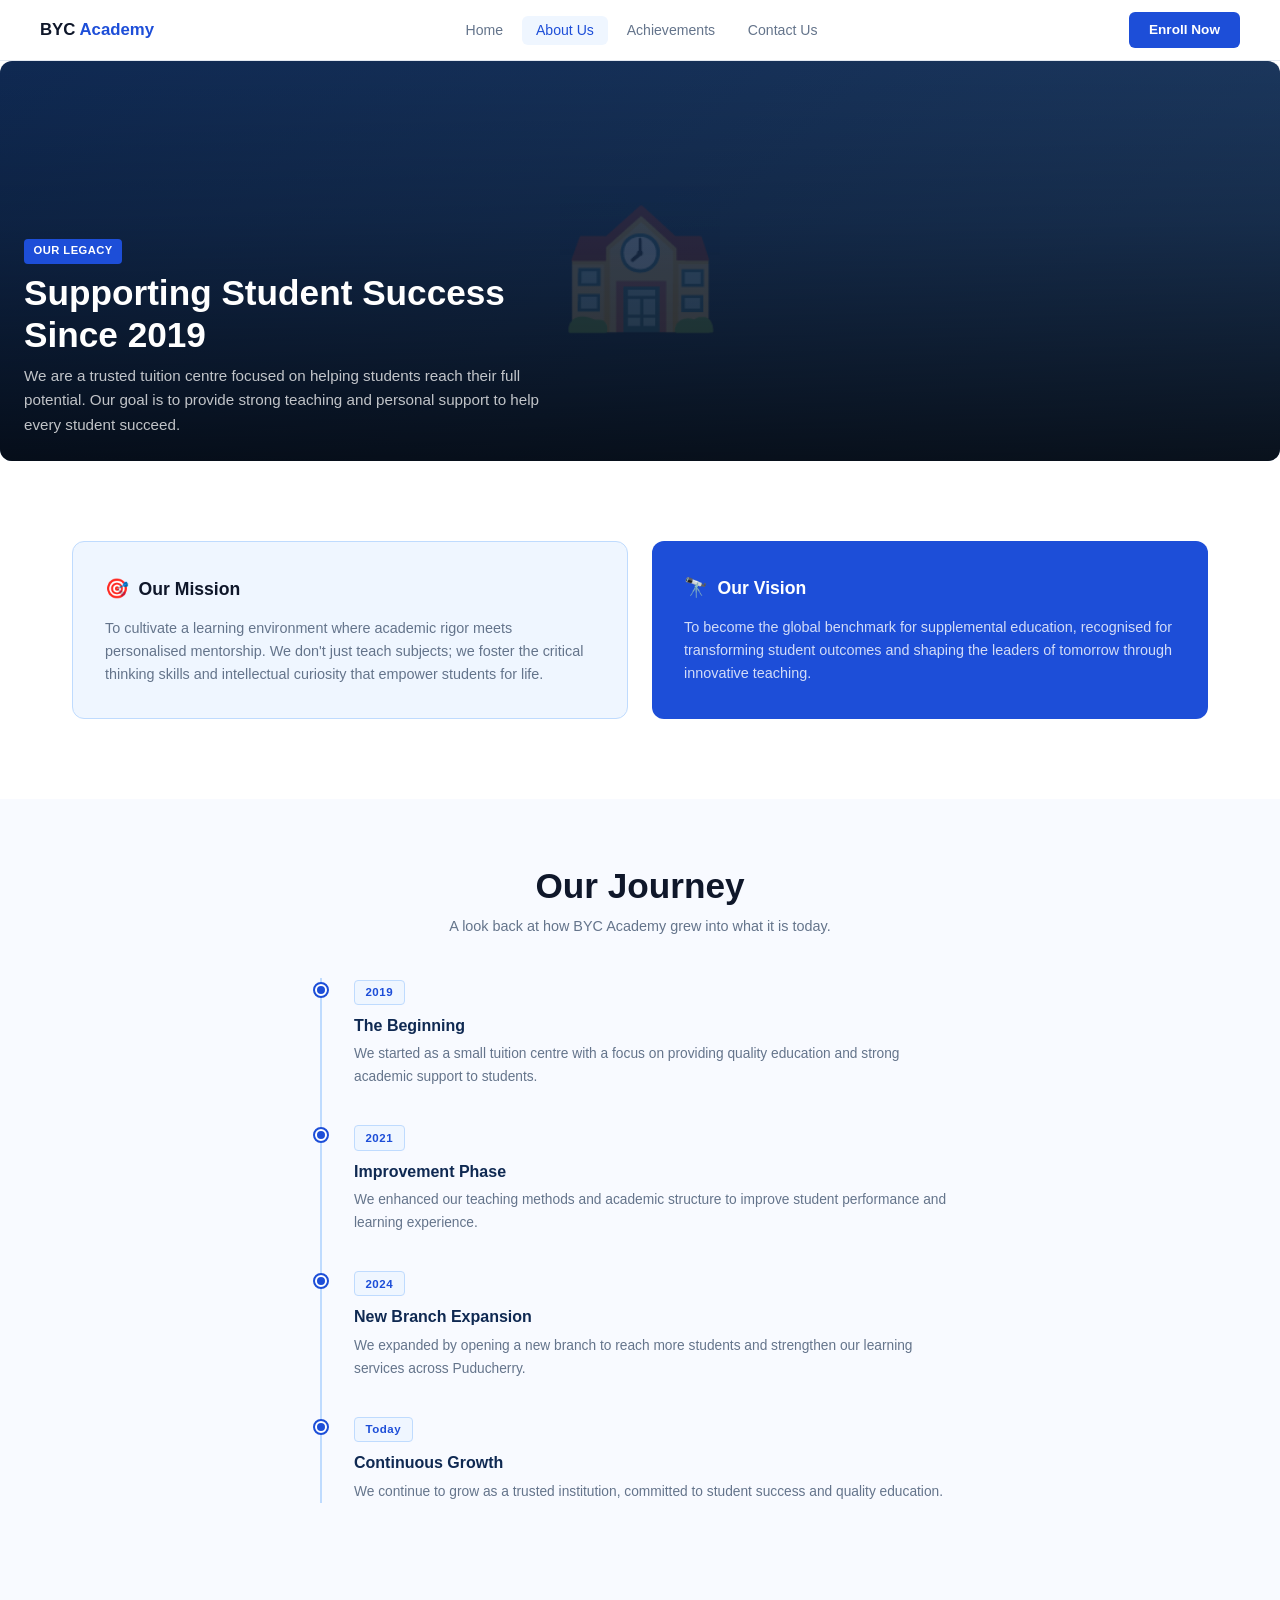
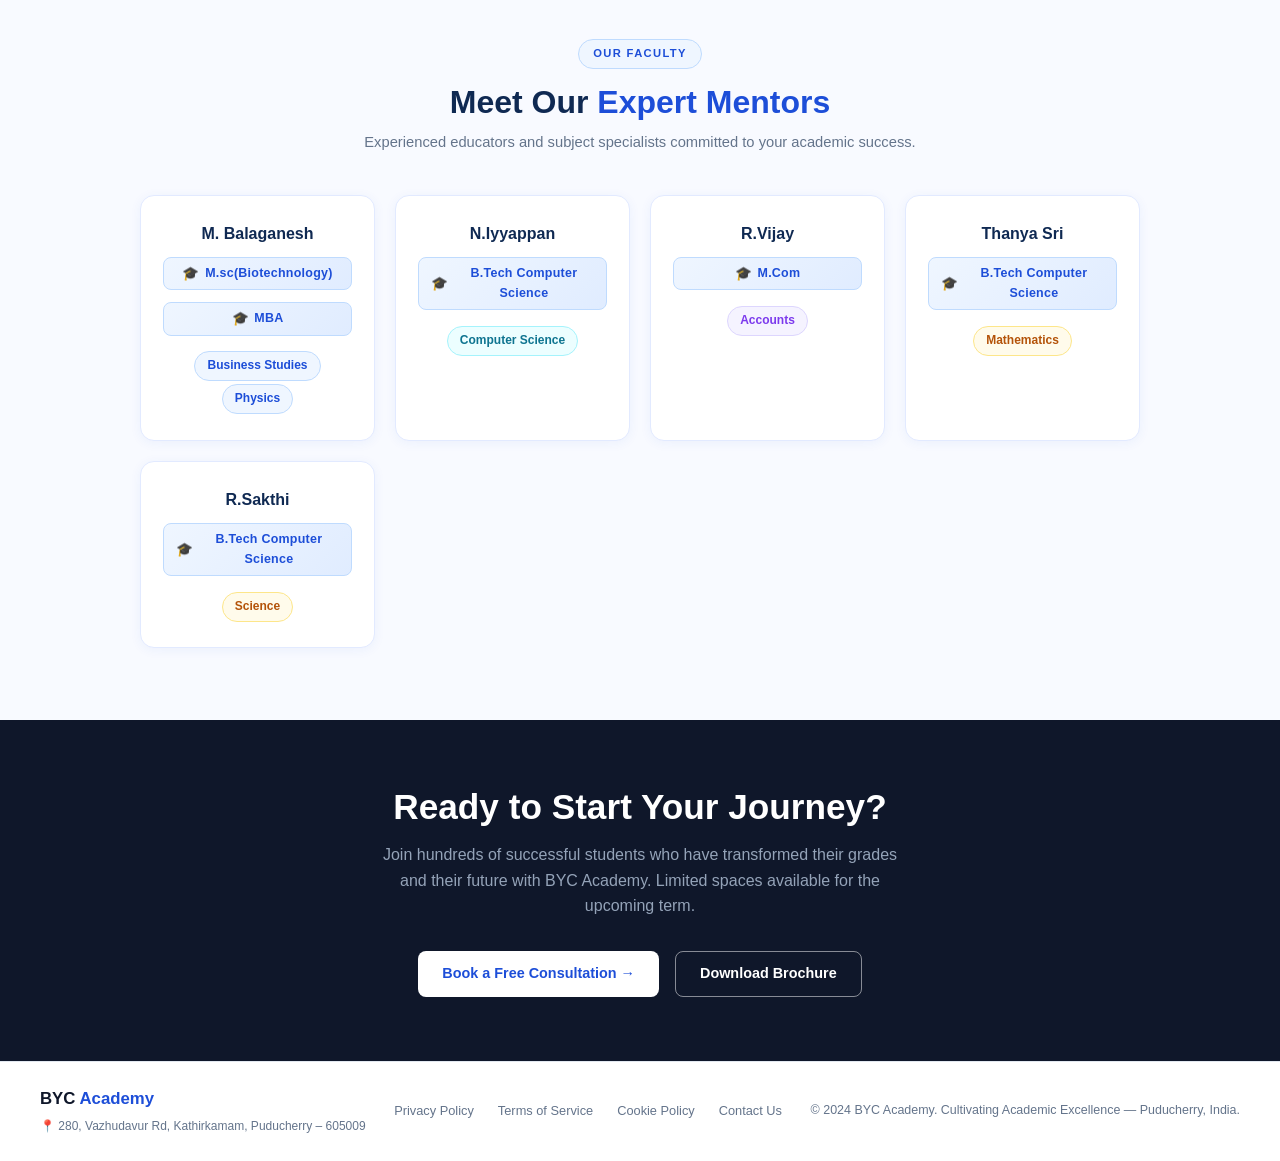
==== commit 2ac8ad8a: "corrected details of staff details" ====
--- a/about.html
+++ b/about.html
@@ -277,7 +277,8 @@
         <!-- Mentor 1 -->
         <div class="m-card">
           <div class="m-card-name">M. Balaganesh</div>
-          <div class="m-card-degree"><span class="deg-icon">🎓</span> M.Com</div>
+          <div class="m-card-degree"><span class="deg-icon">🎓</span> M.sc(Biotechnology)</div>
+          <div class="m-card-degree"><span class="deg-icon">🎓</span> MBA</div>
           <span class="m-card-subject" style="background:#eff6ff;color:#1d4ed8;border-color:#bfdbfe;">Business Studies</span>
           <span class="m-card-subject" style="background:#eff6ff;color:#1d4ed8;border-color:#bfdbfe;">Physics</span>
         </div>
@@ -285,28 +286,28 @@
         <!-- Mentor 2 -->
         <div class="m-card">
           <div class="m-card-name">N.Iyyappan</div>
-          <div class="m-card-degree"><span class="deg-icon">🎓</span> B.Sc Computer Science</div>
+          <div class="m-card-degree"><span class="deg-icon">🎓</span> B.Tech Computer Science</div>
           <span class="m-card-subject" style="background:#ecfeff;color:#0e7490;border-color:#a5f3fc;">Computer Science</span>
         </div>
 
         <!-- Mentor 3 -->
         <div class="m-card">
           <div class="m-card-name">R.Vijay</div>
-          <div class="m-card-degree"><span class="deg-icon">🎓</span> B.Com</div>
+          <div class="m-card-degree"><span class="deg-icon">🎓</span> M.Com</div>
           <span class="m-card-subject" style="background:#f5f3ff;color:#7c3aed;border-color:#ddd6fe;">Accounts</span>
         </div>
 
         <!-- Mentor 4 -->
         <div class="m-card">
           <div class="m-card-name">Thanya Sri</div>
-          <div class="m-card-degree"><span class="deg-icon">🎓</span>  B.Sc Computer Science</div>
+          <div class="m-card-degree"><span class="deg-icon">🎓</span>  B.Tech Computer Science</div>
           <span class="m-card-subject" style="background:#fffbeb;color:#b45309;border-color:#fde68a;">Mathematics</span>
         </div>
 
         <!-- Mentor 5 -->
         <div class="m-card">
           <div class="m-card-name">R.Sakthi</div>
-          <div class="m-card-degree"><span class="deg-icon">🎓</span> B.Sc Computer Science</div>
+          <div class="m-card-degree"><span class="deg-icon">🎓</span> B.Tech Computer Science</div>
           <span class="m-card-subject" style="background:#fffbeb;color:#b45309;border-color:#fde68a;">Science</span>
         </div>
 
@@ -322,7 +323,7 @@
         Limited spaces available for the upcoming term.</p>
       <div class="cta-btns">
         <a href="contact.html" class="btn btn-white">Book a Free Consultation →</a>
-        <a href="javascript:void(0)" onclick="downloadBrochure()" class="btn btn-outline-white">Download Brochure</a>
+        <a href="assets/brochure.jpeg" target="_blank" class="btn btn-outline-white">Download Brochure</a>
       </div>
     </div>
   </section>
@@ -344,7 +345,6 @@
   </footer>
 
   <script src="main.js"></script>
-  <script src="download.js"></script>
 </body>
 
 </html>
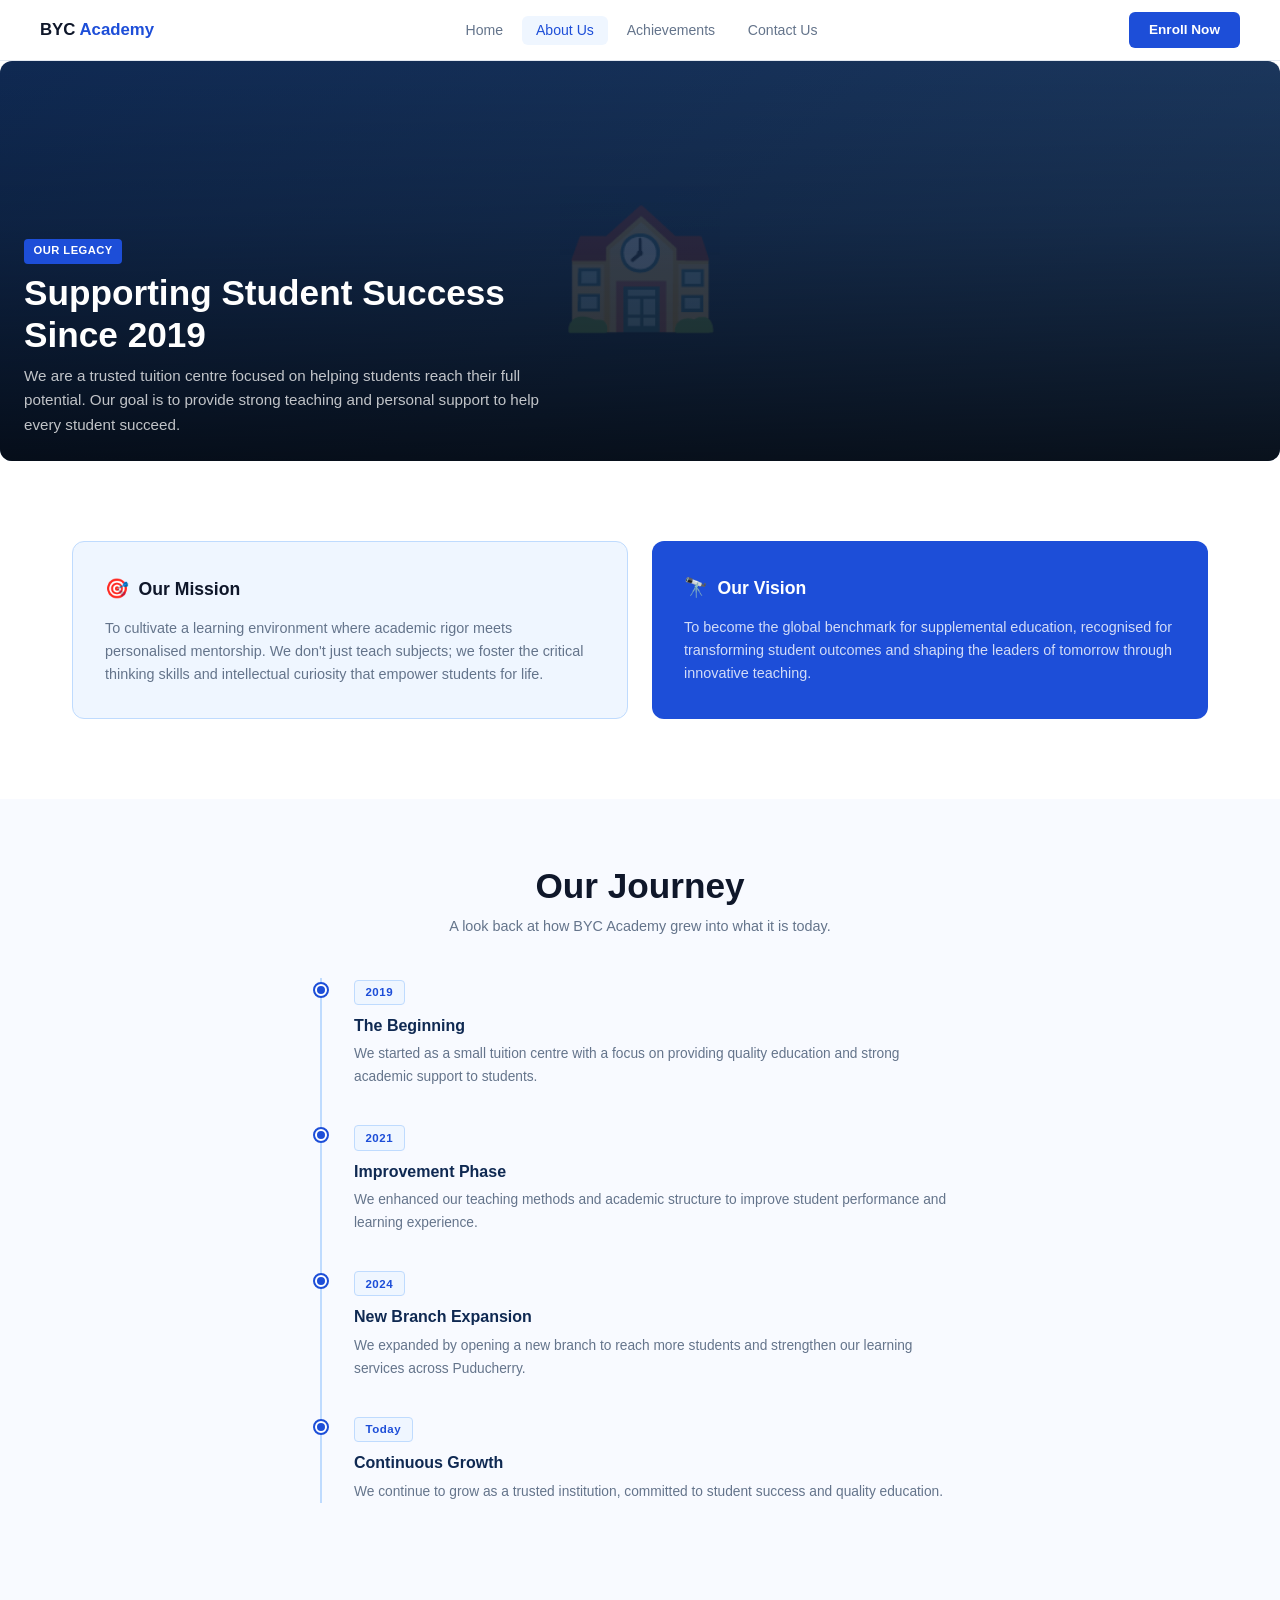
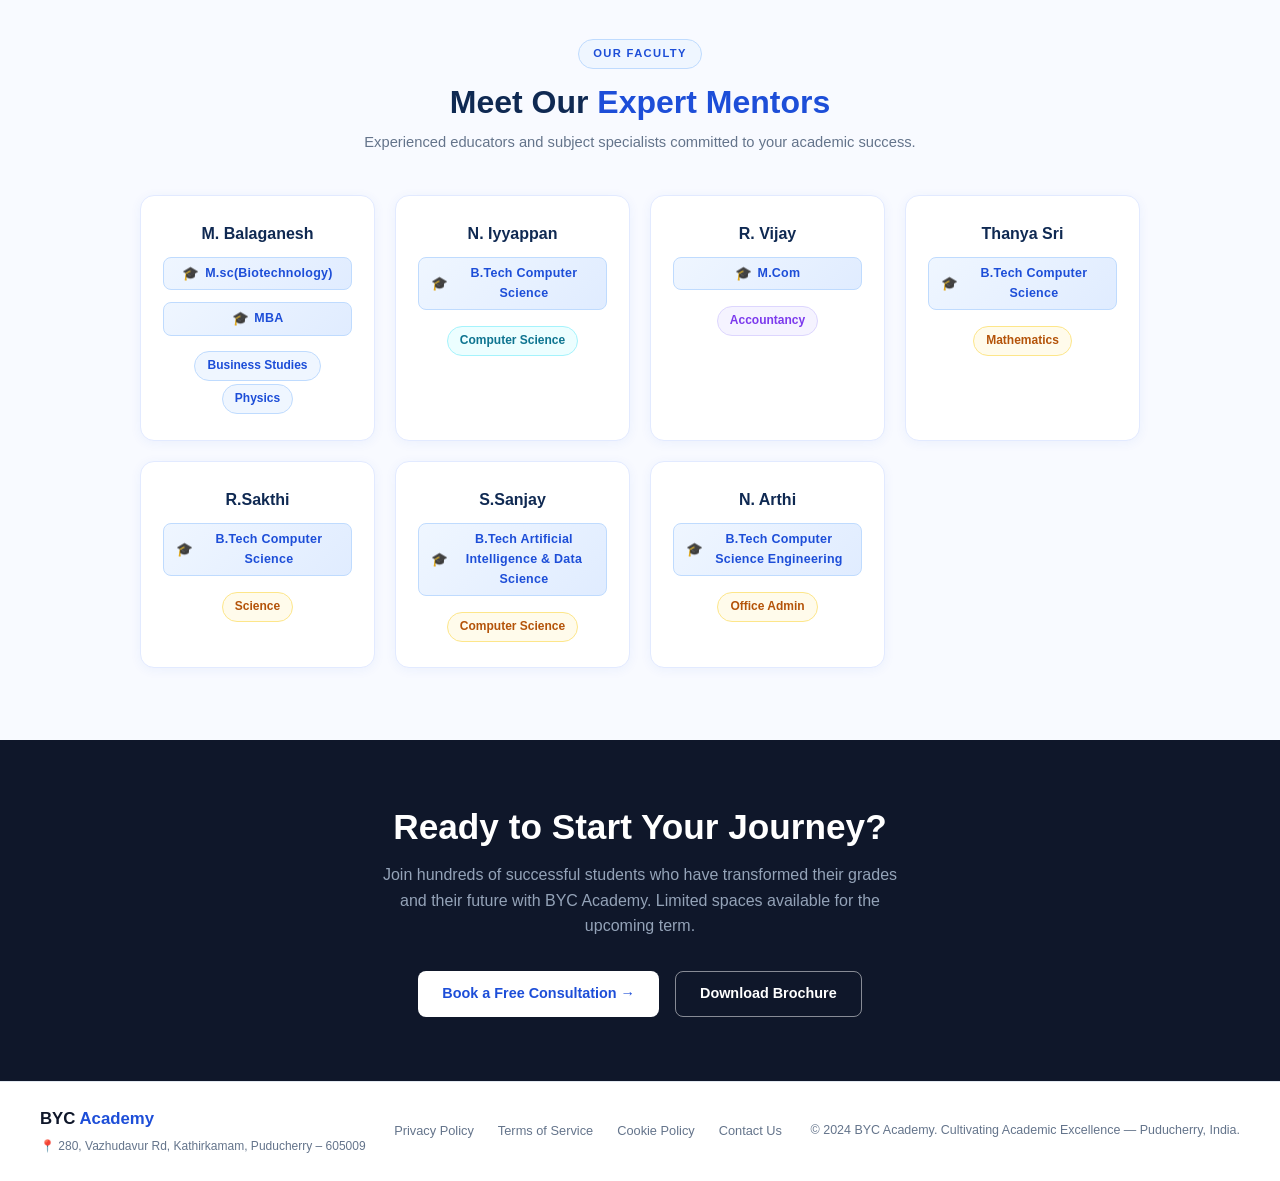
==== commit e93603af: "add new staff details" ====
--- a/about.html
+++ b/about.html
@@ -285,16 +285,16 @@
 
         <!-- Mentor 2 -->
         <div class="m-card">
-          <div class="m-card-name">N.Iyyappan</div>
+          <div class="m-card-name">N. Iyyappan</div>
           <div class="m-card-degree"><span class="deg-icon">🎓</span> B.Tech Computer Science</div>
           <span class="m-card-subject" style="background:#ecfeff;color:#0e7490;border-color:#a5f3fc;">Computer Science</span>
         </div>
 
         <!-- Mentor 3 -->
         <div class="m-card">
-          <div class="m-card-name">R.Vijay</div>
+          <div class="m-card-name">R. Vijay</div>
           <div class="m-card-degree"><span class="deg-icon">🎓</span> M.Com</div>
-          <span class="m-card-subject" style="background:#f5f3ff;color:#7c3aed;border-color:#ddd6fe;">Accounts</span>
+          <span class="m-card-subject" style="background:#f5f3ff;color:#7c3aed;border-color:#ddd6fe;">Accountancy</span>
         </div>
 
         <!-- Mentor 4 -->
@@ -309,6 +309,18 @@
           <div class="m-card-name">R.Sakthi</div>
           <div class="m-card-degree"><span class="deg-icon">🎓</span> B.Tech Computer Science</div>
           <span class="m-card-subject" style="background:#fffbeb;color:#b45309;border-color:#fde68a;">Science</span>
+        </div>
+        <!-- Mentor 6 -->
+        <div class="m-card">
+          <div class="m-card-name">S.Sanjay</div>
+          <div class="m-card-degree"><span class="deg-icon">🎓</span> B.Tech Artificial Intelligence & Data Science</div>
+          <span class="m-card-subject" style="background:#fffbeb;color:#b45309;border-color:#fde68a;">Computer Science</span>
+        </div>
+        <!-- Mentor 7 -->
+        <div class="m-card">
+          <div class="m-card-name">N. Arthi</div>
+          <div class="m-card-degree"><span class="deg-icon">🎓</span> B.Tech Computer Science Engineering</div>
+          <span class="m-card-subject" style="background:#fffbeb;color:#b45309;border-color:#fde68a;">Office Admin</span>
         </div>
 
       </div>
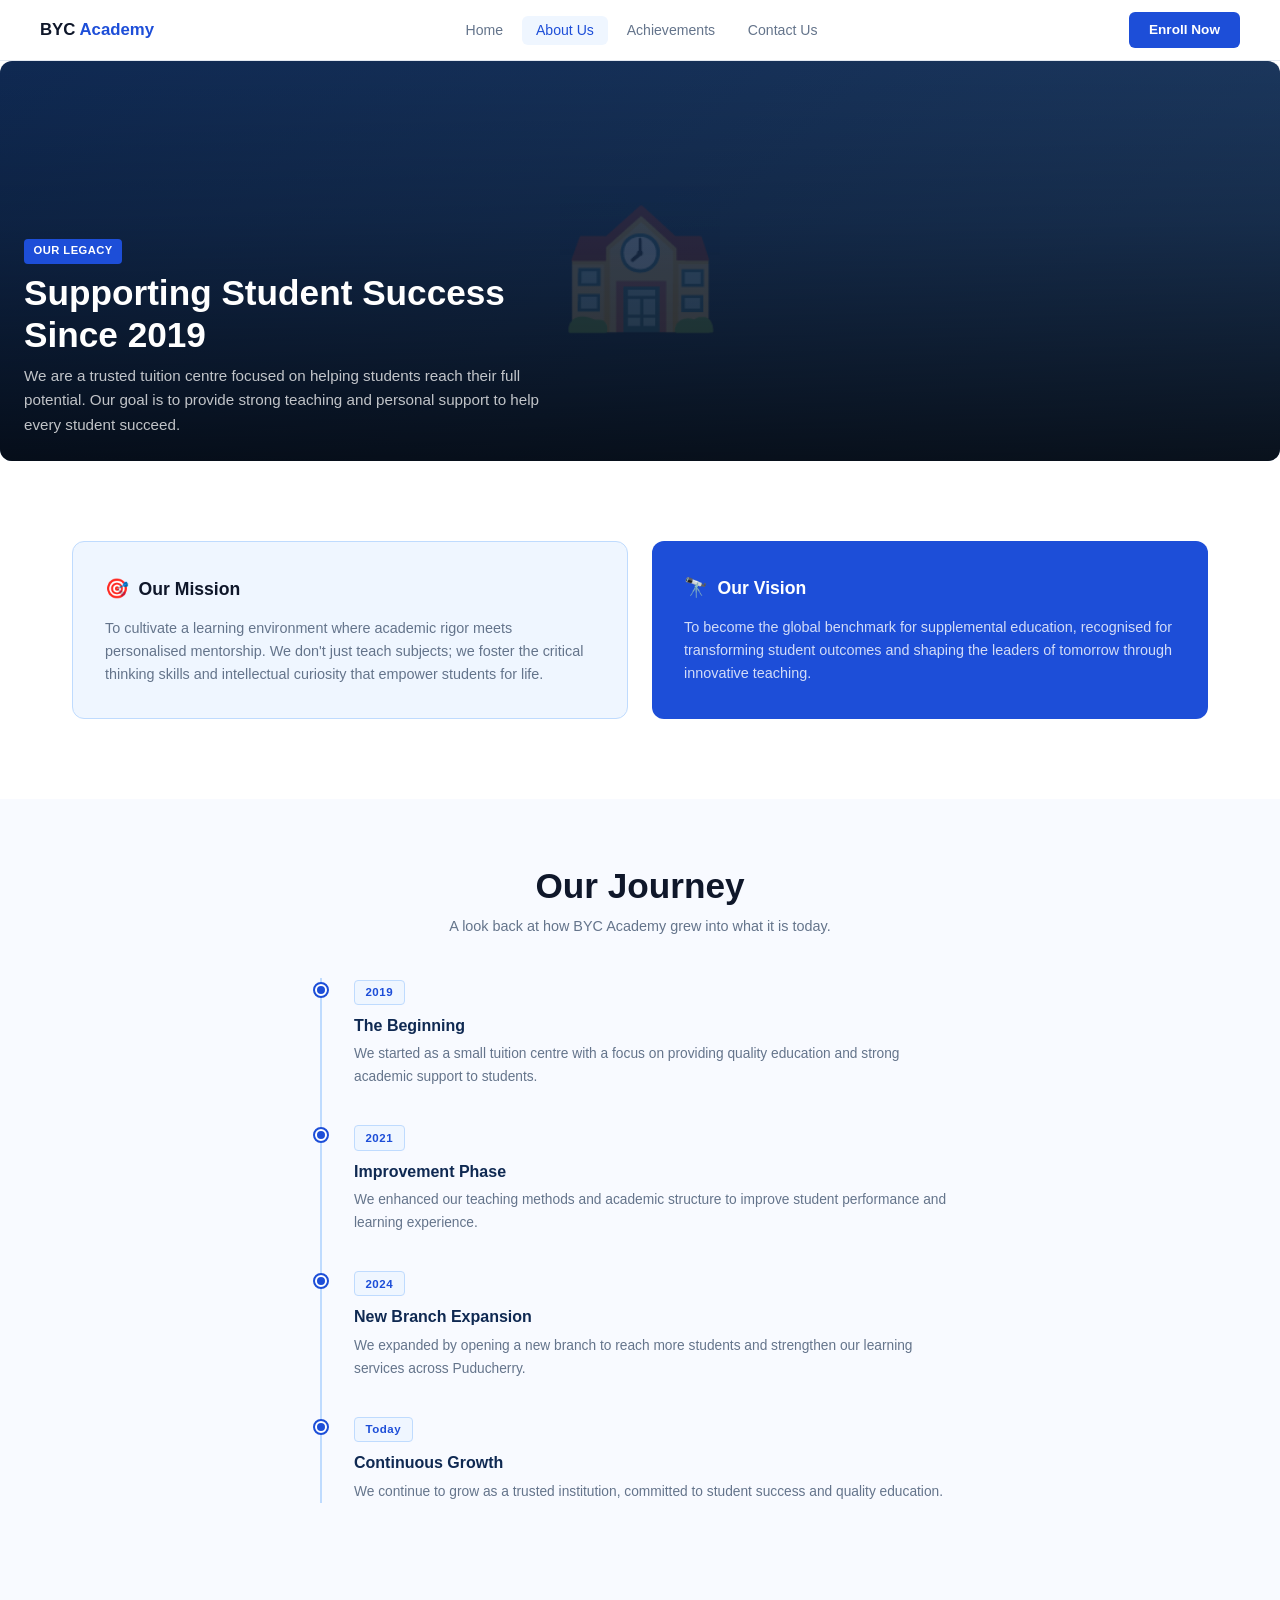
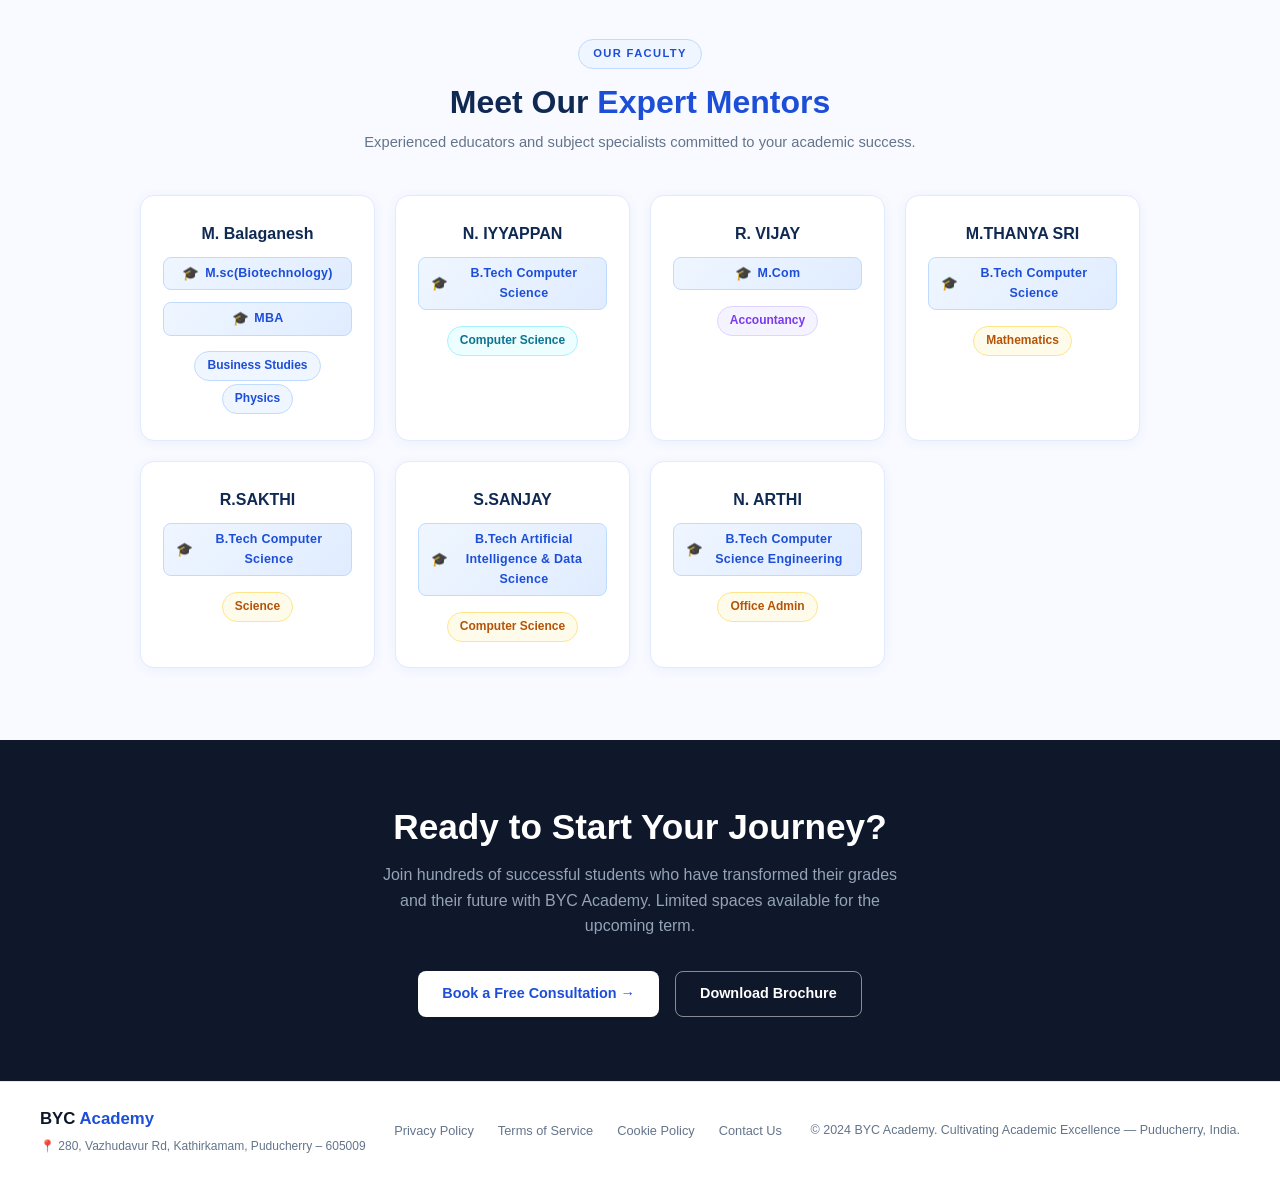
==== commit de9ac6fc: "add details of mentors" ====
--- a/about.html
+++ b/about.html
@@ -285,40 +285,40 @@
 
         <!-- Mentor 2 -->
         <div class="m-card">
-          <div class="m-card-name">N. Iyyappan</div>
+          <div class="m-card-name">N. IYYAPPAN</div>
           <div class="m-card-degree"><span class="deg-icon">🎓</span> B.Tech Computer Science</div>
           <span class="m-card-subject" style="background:#ecfeff;color:#0e7490;border-color:#a5f3fc;">Computer Science</span>
         </div>
 
         <!-- Mentor 3 -->
         <div class="m-card">
-          <div class="m-card-name">R. Vijay</div>
+          <div class="m-card-name">R. VIJAY</div>
           <div class="m-card-degree"><span class="deg-icon">🎓</span> M.Com</div>
           <span class="m-card-subject" style="background:#f5f3ff;color:#7c3aed;border-color:#ddd6fe;">Accountancy</span>
         </div>
 
         <!-- Mentor 4 -->
         <div class="m-card">
-          <div class="m-card-name">Thanya Sri</div>
+          <div class="m-card-name">M.THANYA SRI</div>
           <div class="m-card-degree"><span class="deg-icon">🎓</span>  B.Tech Computer Science</div>
           <span class="m-card-subject" style="background:#fffbeb;color:#b45309;border-color:#fde68a;">Mathematics</span>
         </div>
 
         <!-- Mentor 5 -->
         <div class="m-card">
-          <div class="m-card-name">R.Sakthi</div>
+          <div class="m-card-name">R.SAKTHI</div>
           <div class="m-card-degree"><span class="deg-icon">🎓</span> B.Tech Computer Science</div>
           <span class="m-card-subject" style="background:#fffbeb;color:#b45309;border-color:#fde68a;">Science</span>
         </div>
         <!-- Mentor 6 -->
         <div class="m-card">
-          <div class="m-card-name">S.Sanjay</div>
+          <div class="m-card-name">S.SANJAY</div>
           <div class="m-card-degree"><span class="deg-icon">🎓</span> B.Tech Artificial Intelligence & Data Science</div>
           <span class="m-card-subject" style="background:#fffbeb;color:#b45309;border-color:#fde68a;">Computer Science</span>
         </div>
         <!-- Mentor 7 -->
         <div class="m-card">
-          <div class="m-card-name">N. Arthi</div>
+          <div class="m-card-name">N. ARTHI</div>
           <div class="m-card-degree"><span class="deg-icon">🎓</span> B.Tech Computer Science Engineering</div>
           <span class="m-card-subject" style="background:#fffbeb;color:#b45309;border-color:#fde68a;">Office Admin</span>
         </div>
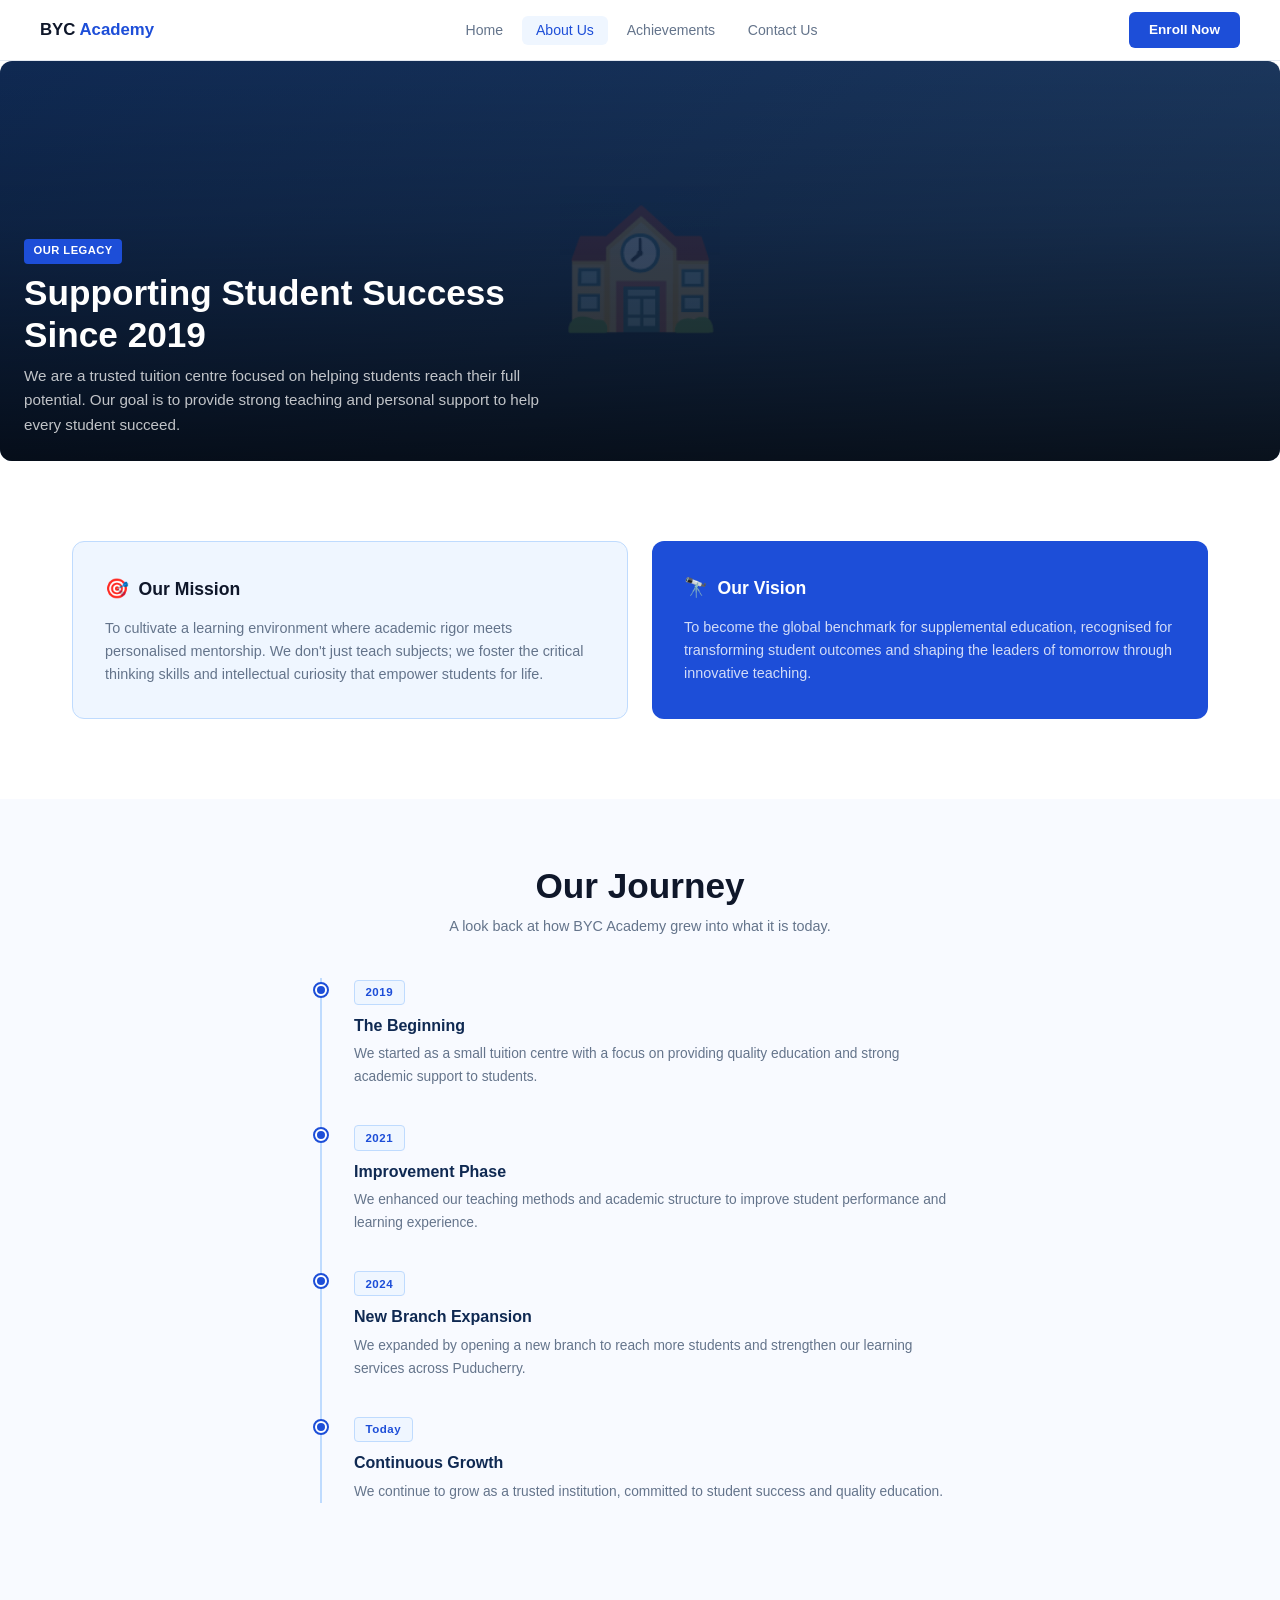
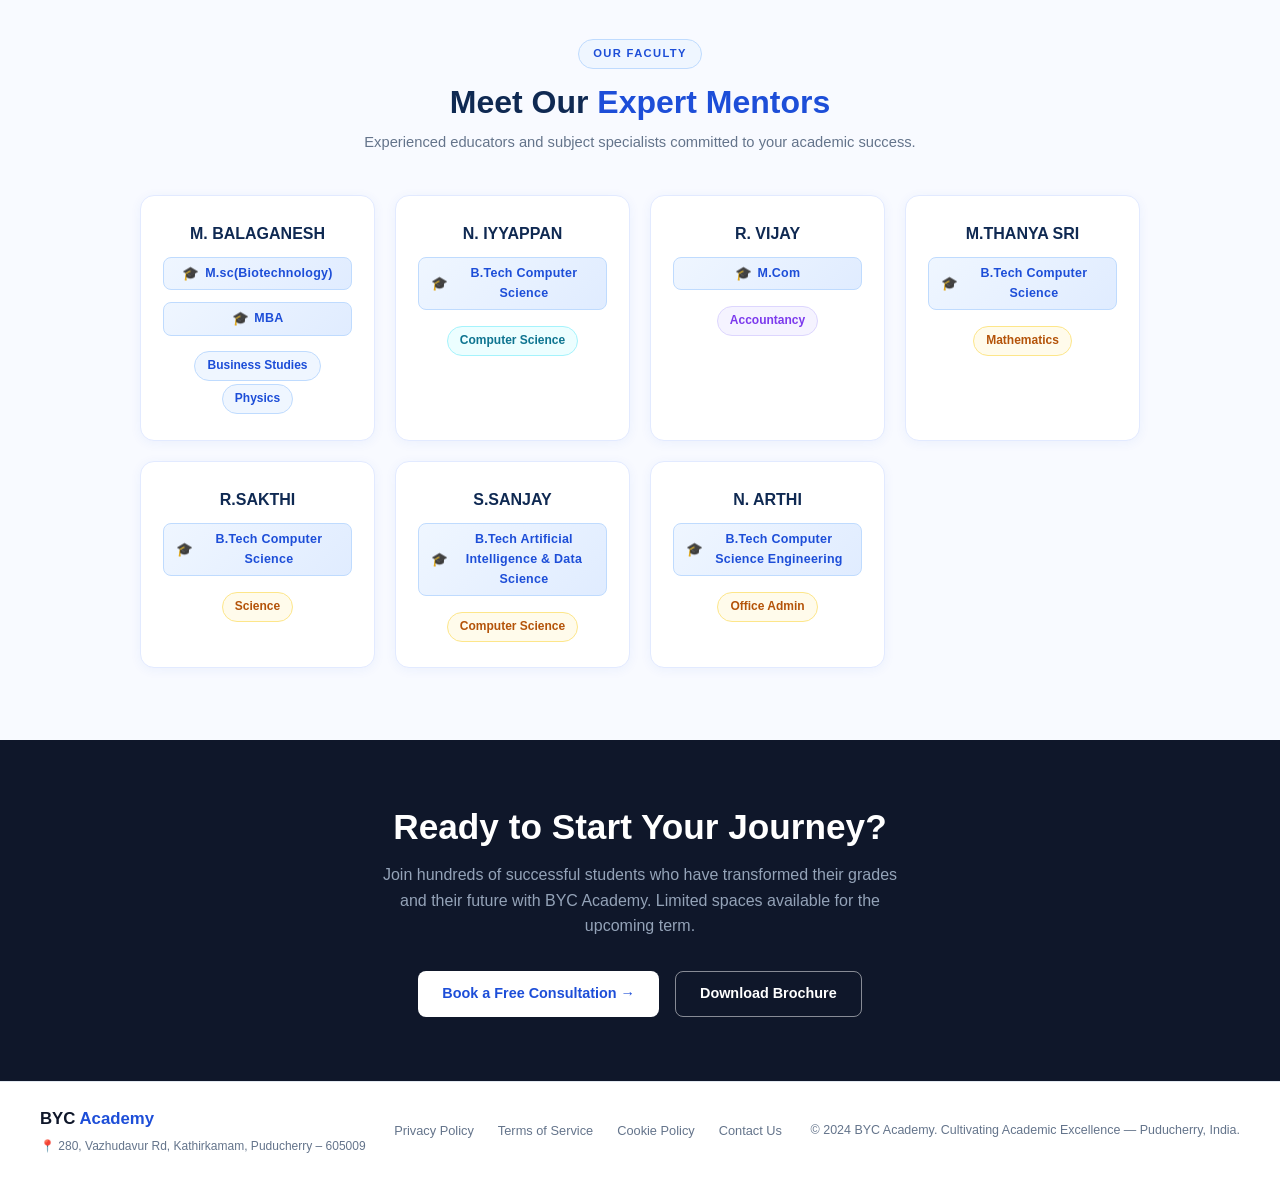
==== commit d743de3f: "updated records" ====
--- a/about.html
+++ b/about.html
@@ -276,7 +276,7 @@
 
         <!-- Mentor 1 -->
         <div class="m-card">
-          <div class="m-card-name">M. Balaganesh</div>
+          <div class="m-card-name">M. BALAGANESH</div>
           <div class="m-card-degree"><span class="deg-icon">🎓</span> M.sc(Biotechnology)</div>
           <div class="m-card-degree"><span class="deg-icon">🎓</span> MBA</div>
           <span class="m-card-subject" style="background:#eff6ff;color:#1d4ed8;border-color:#bfdbfe;">Business Studies</span>
